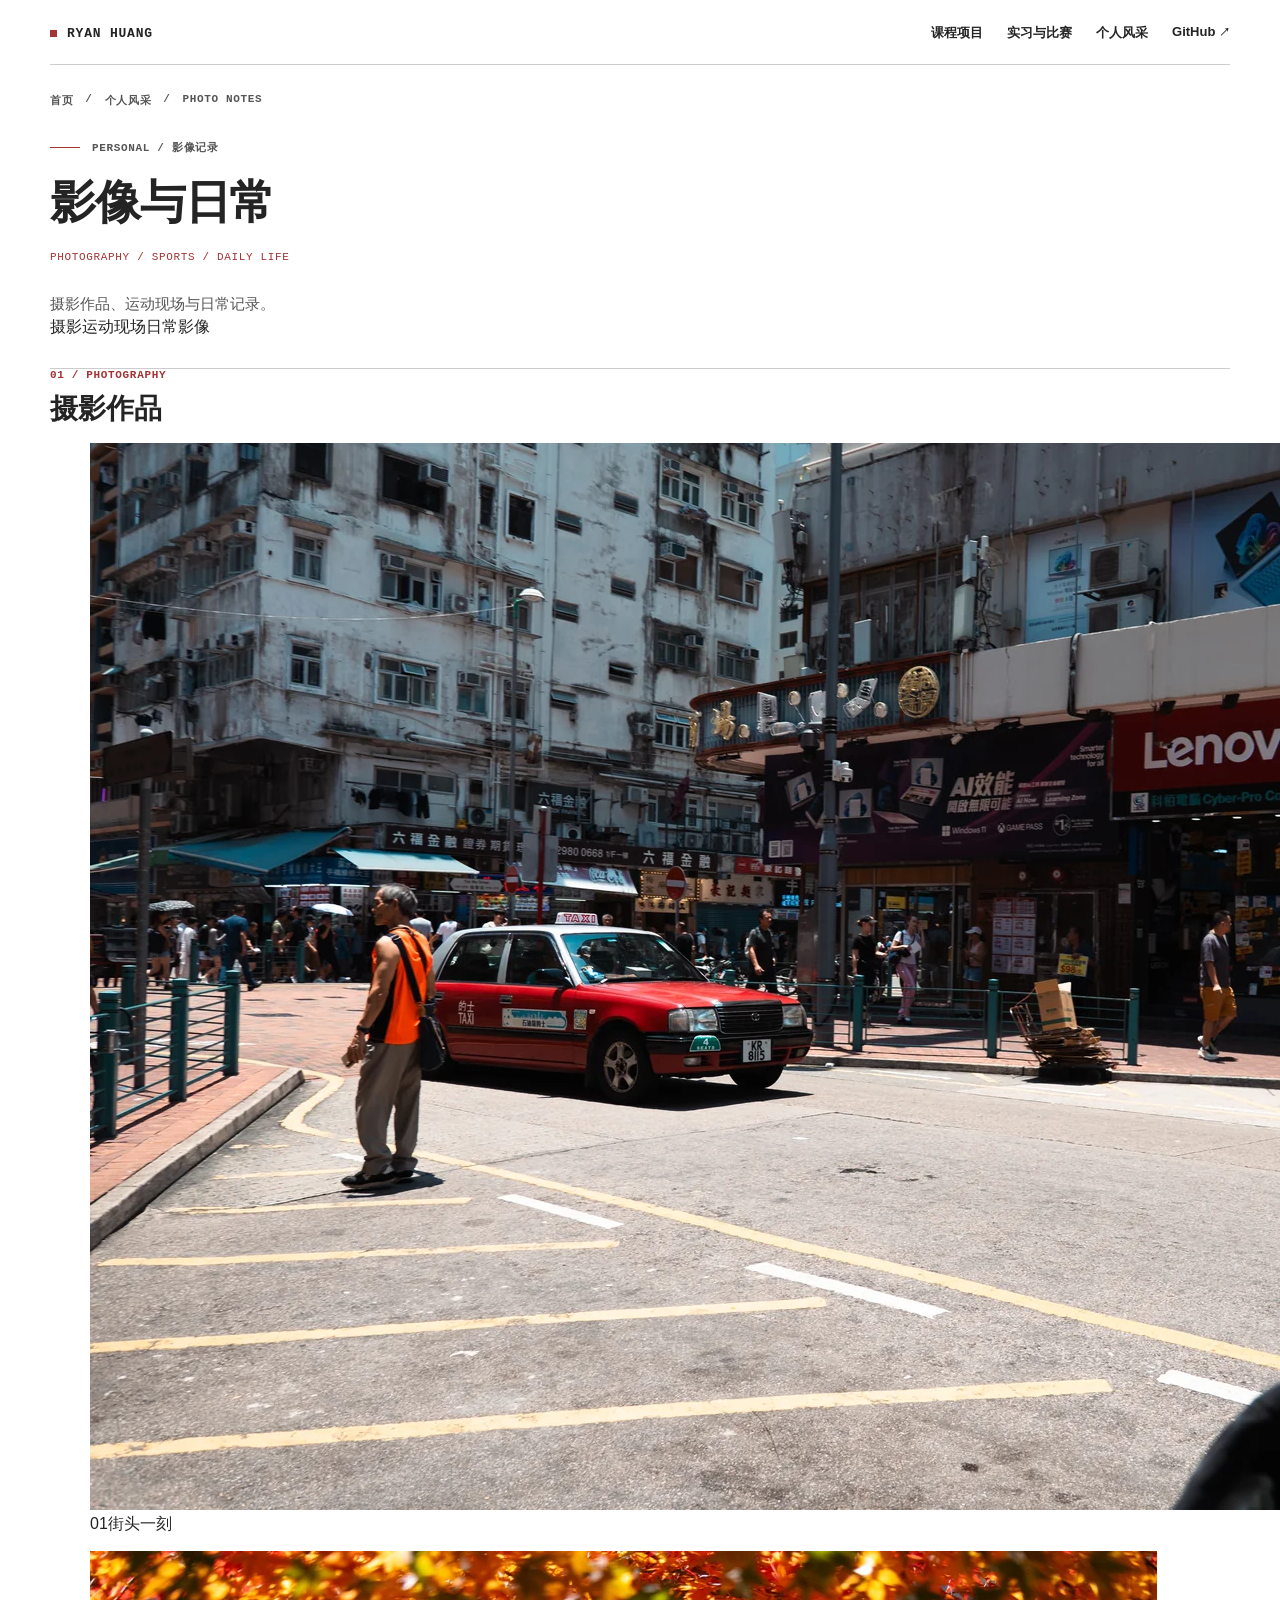
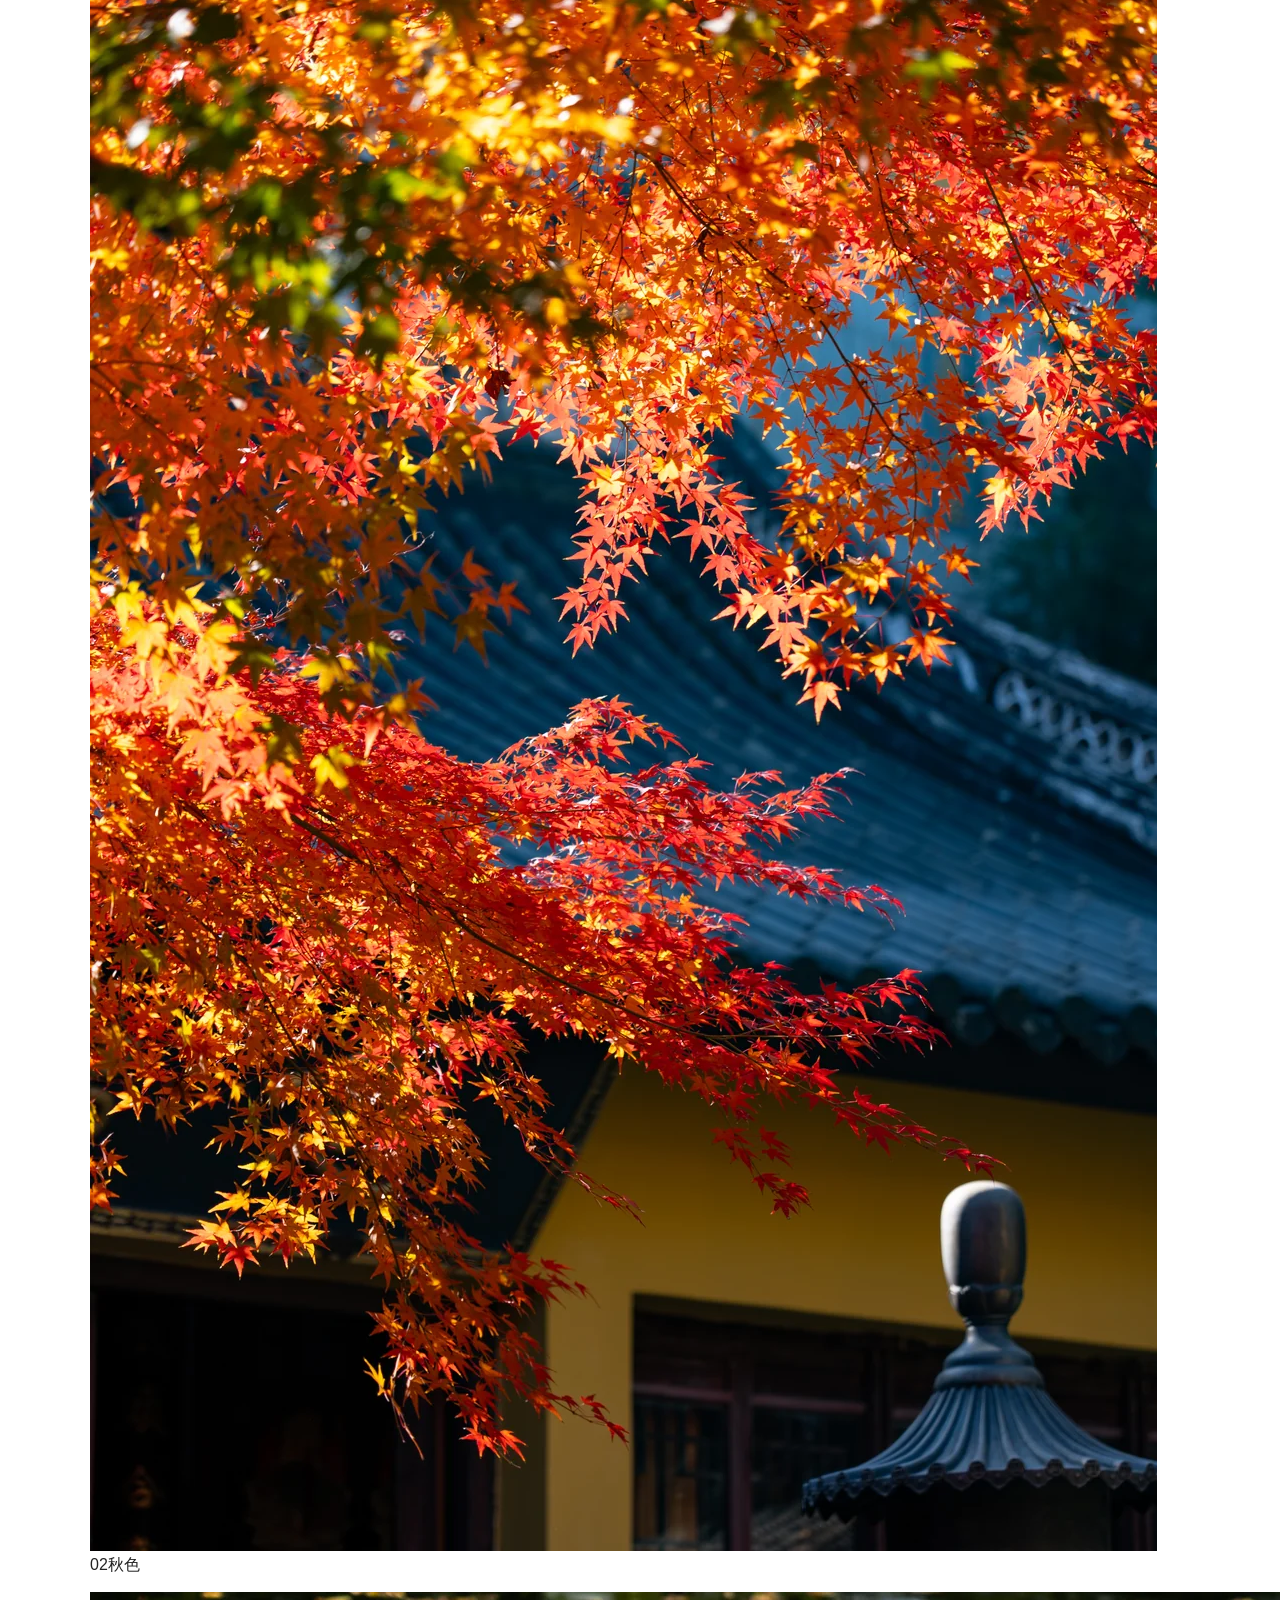
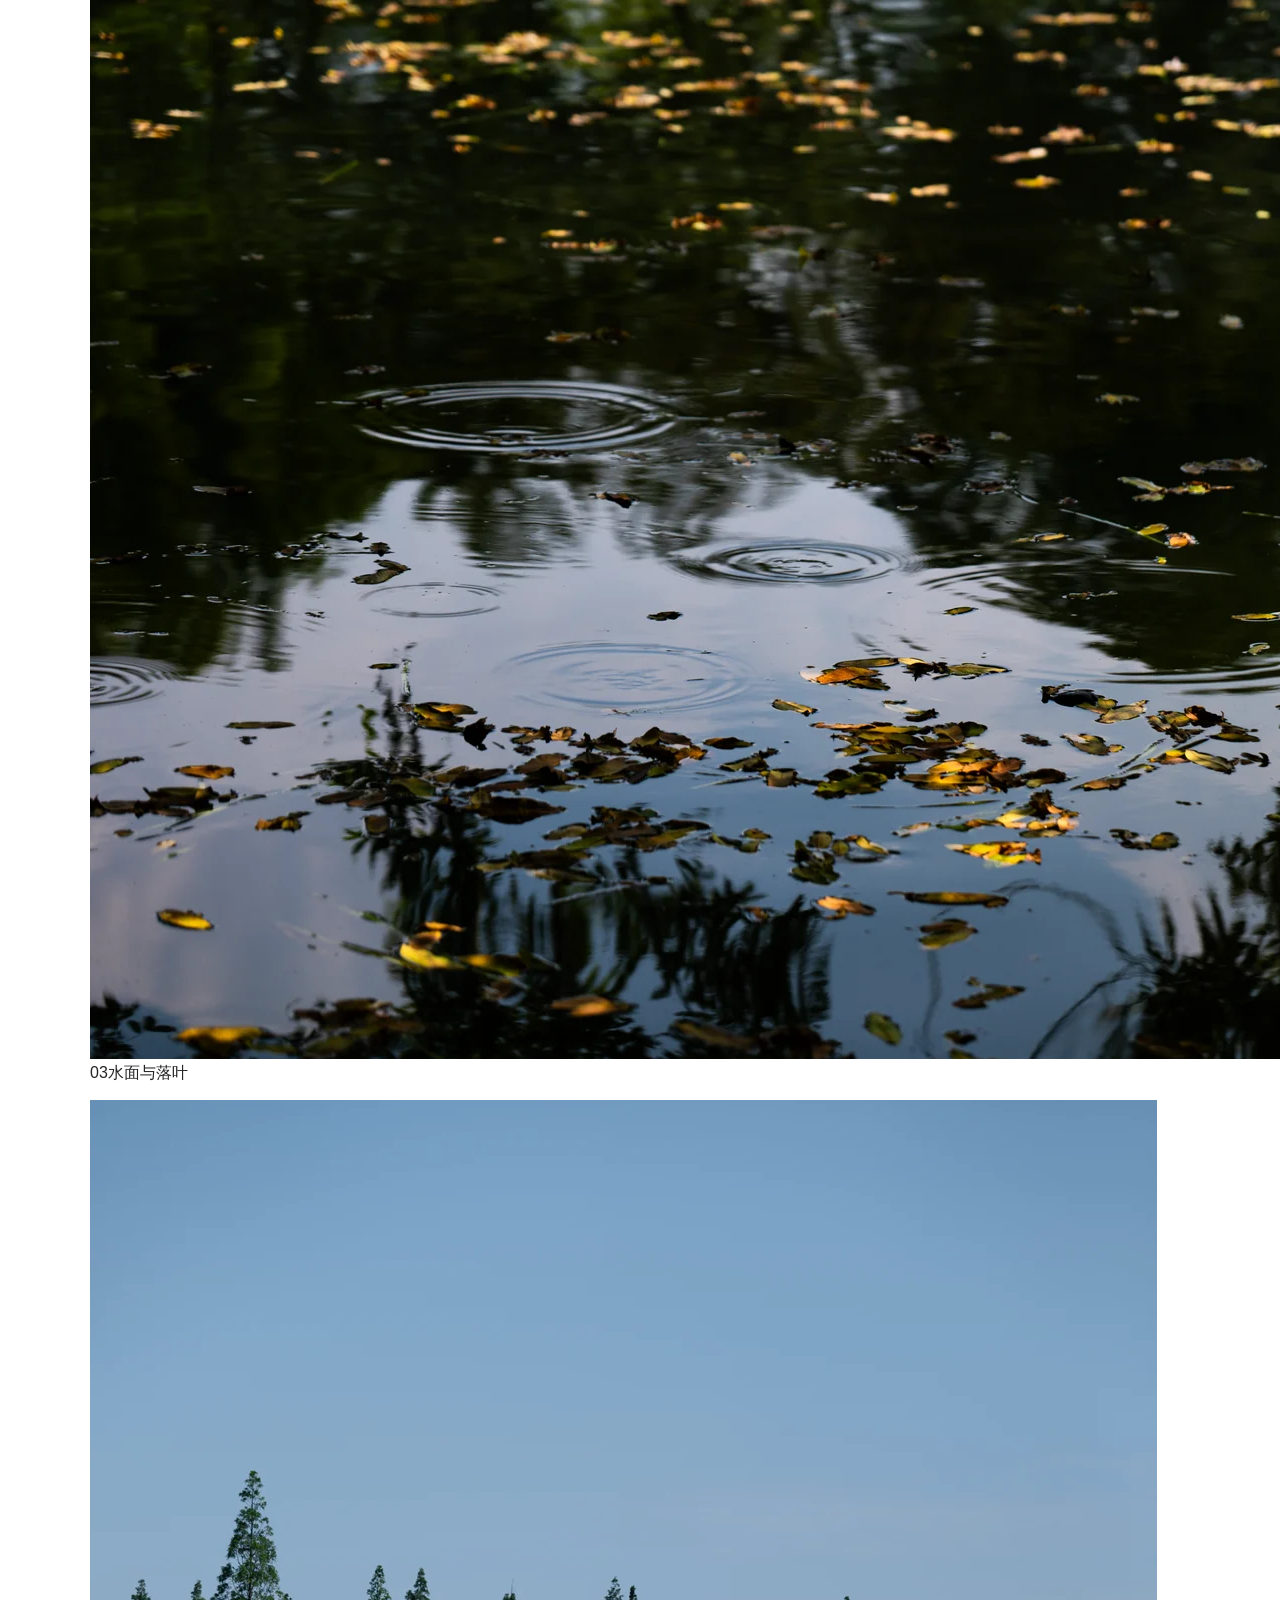
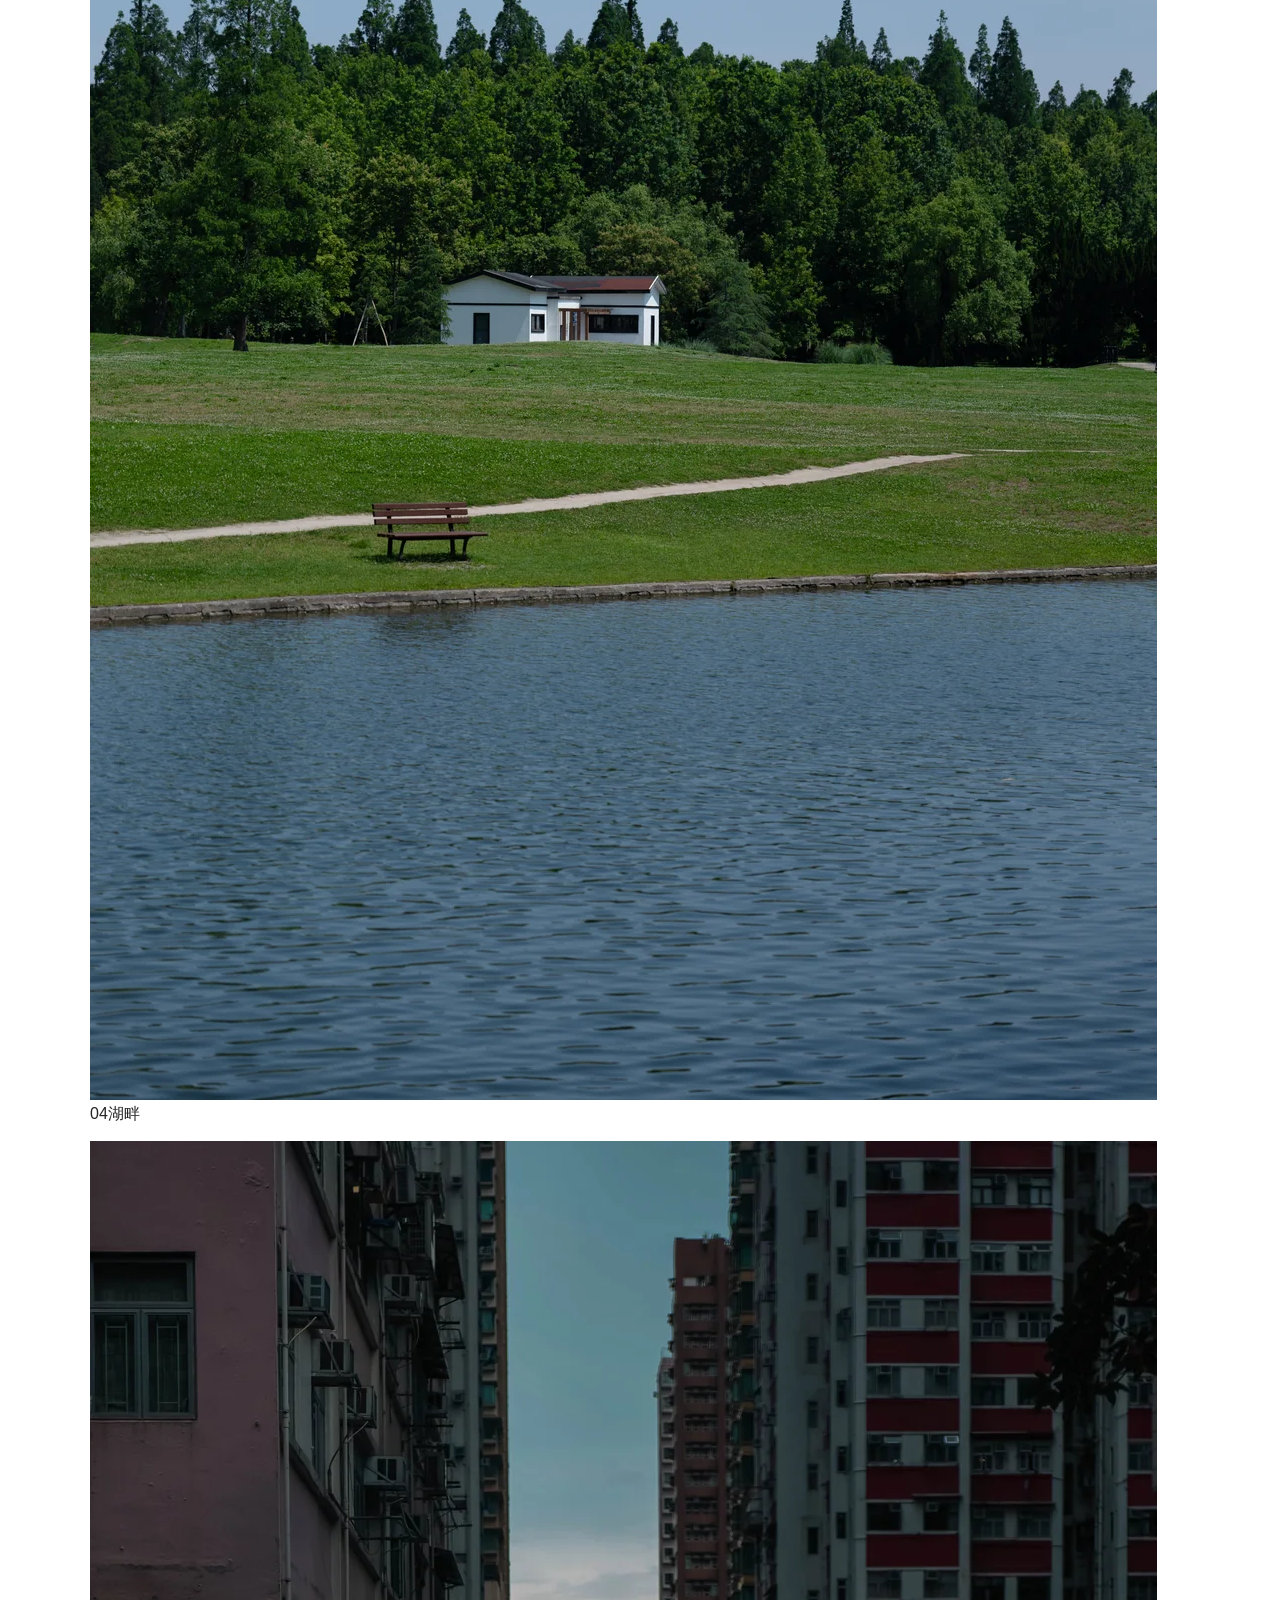
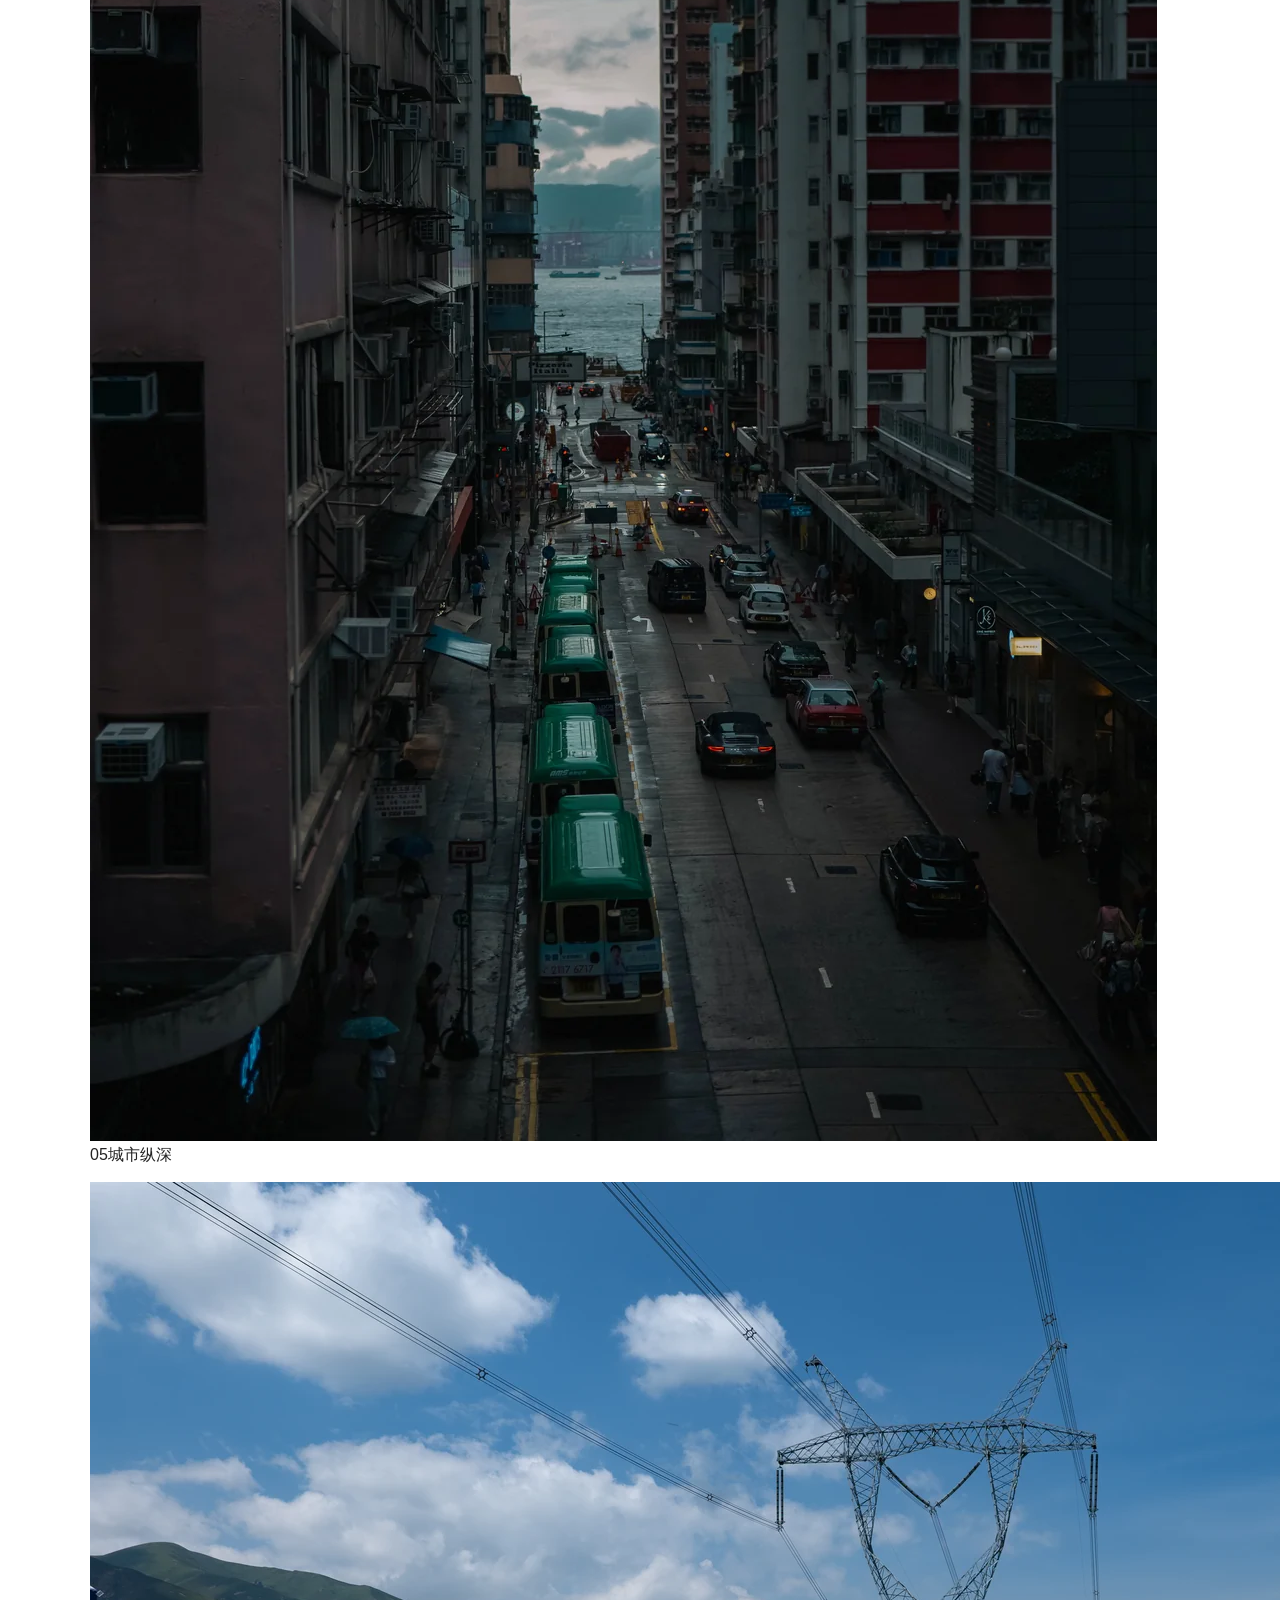
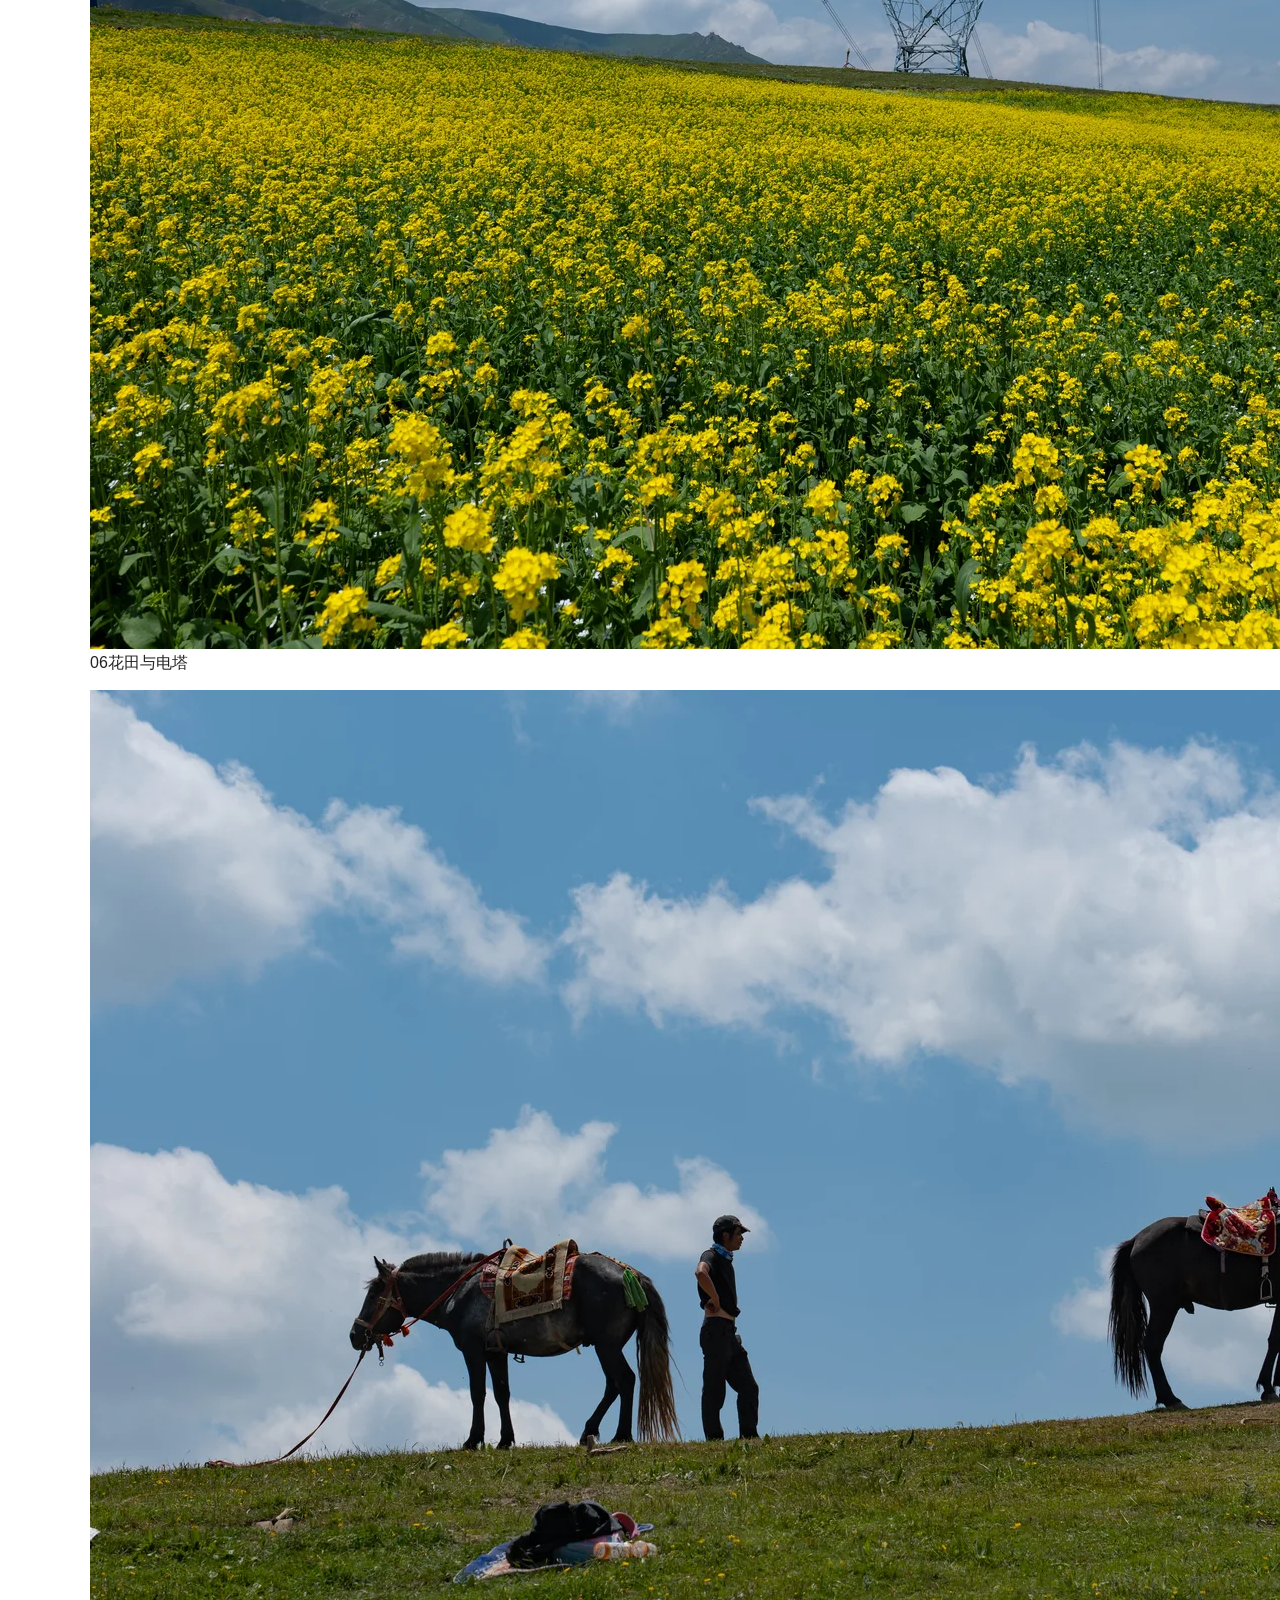
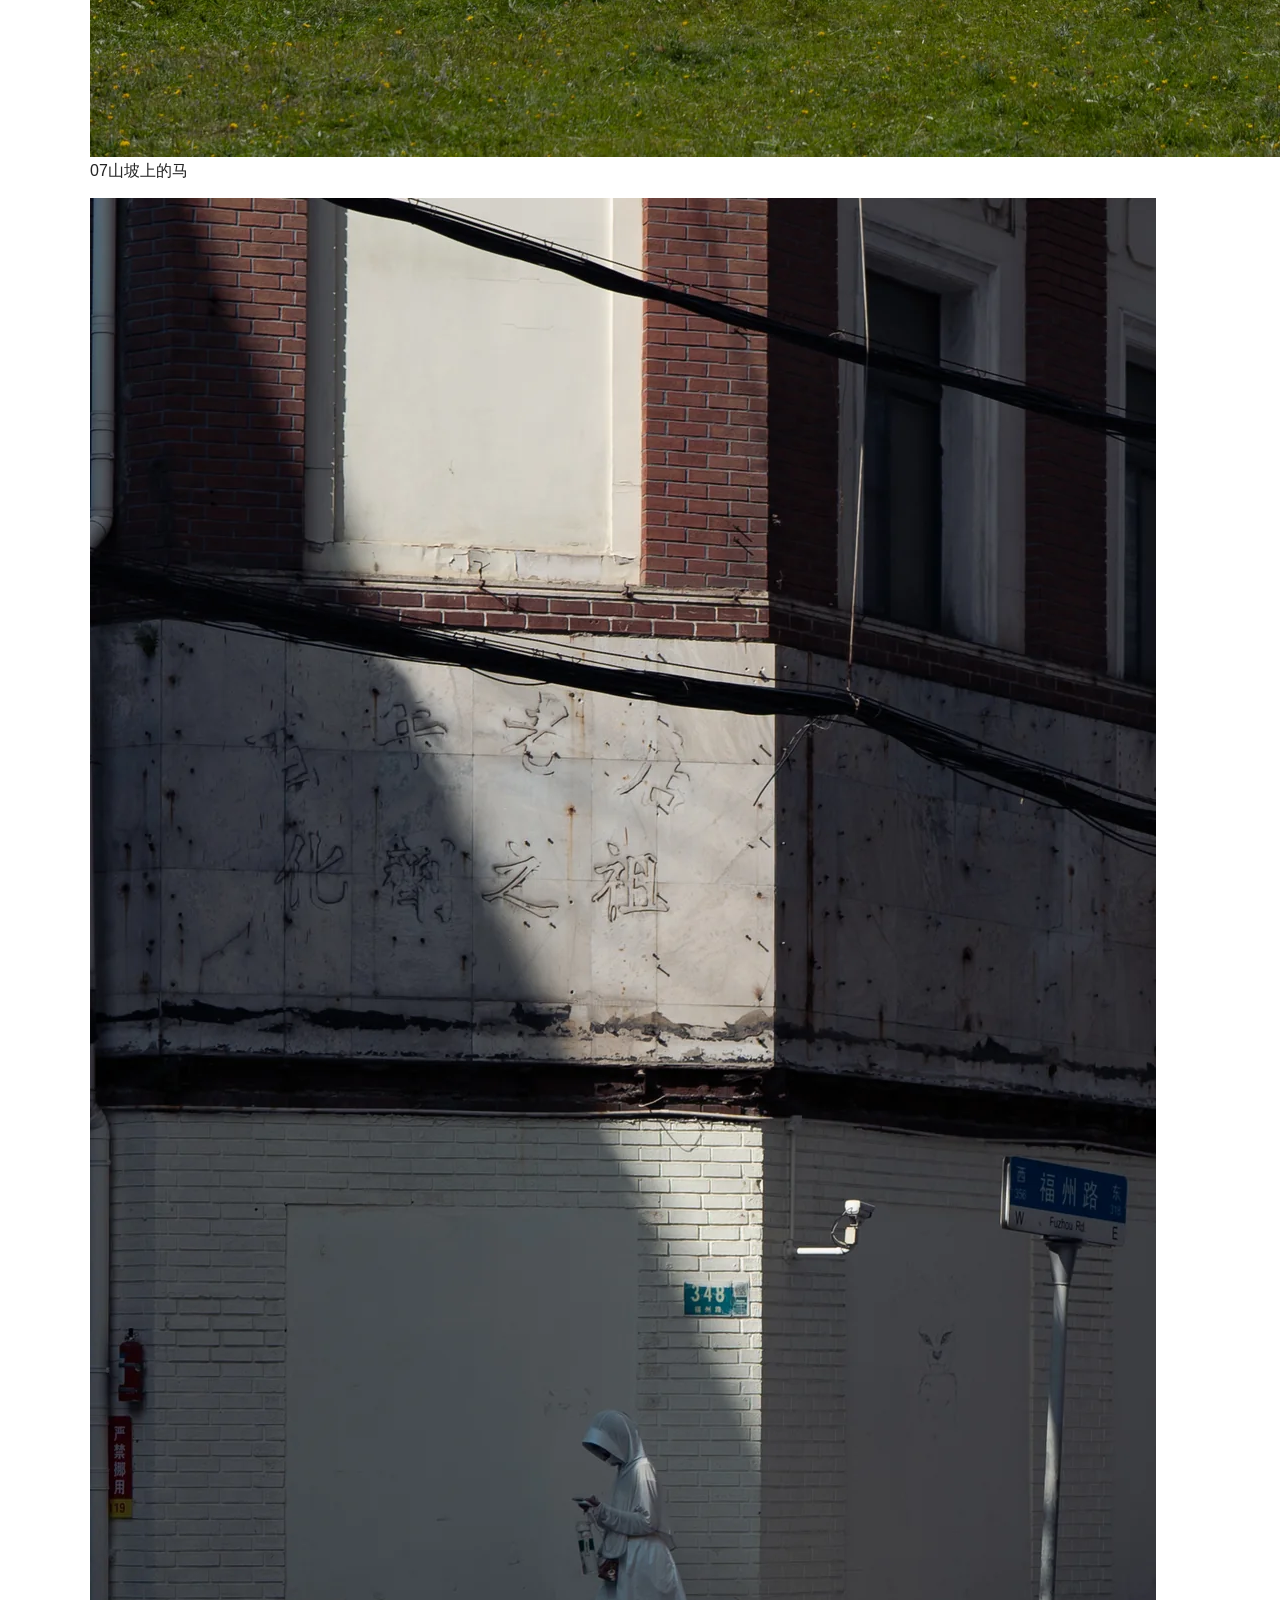
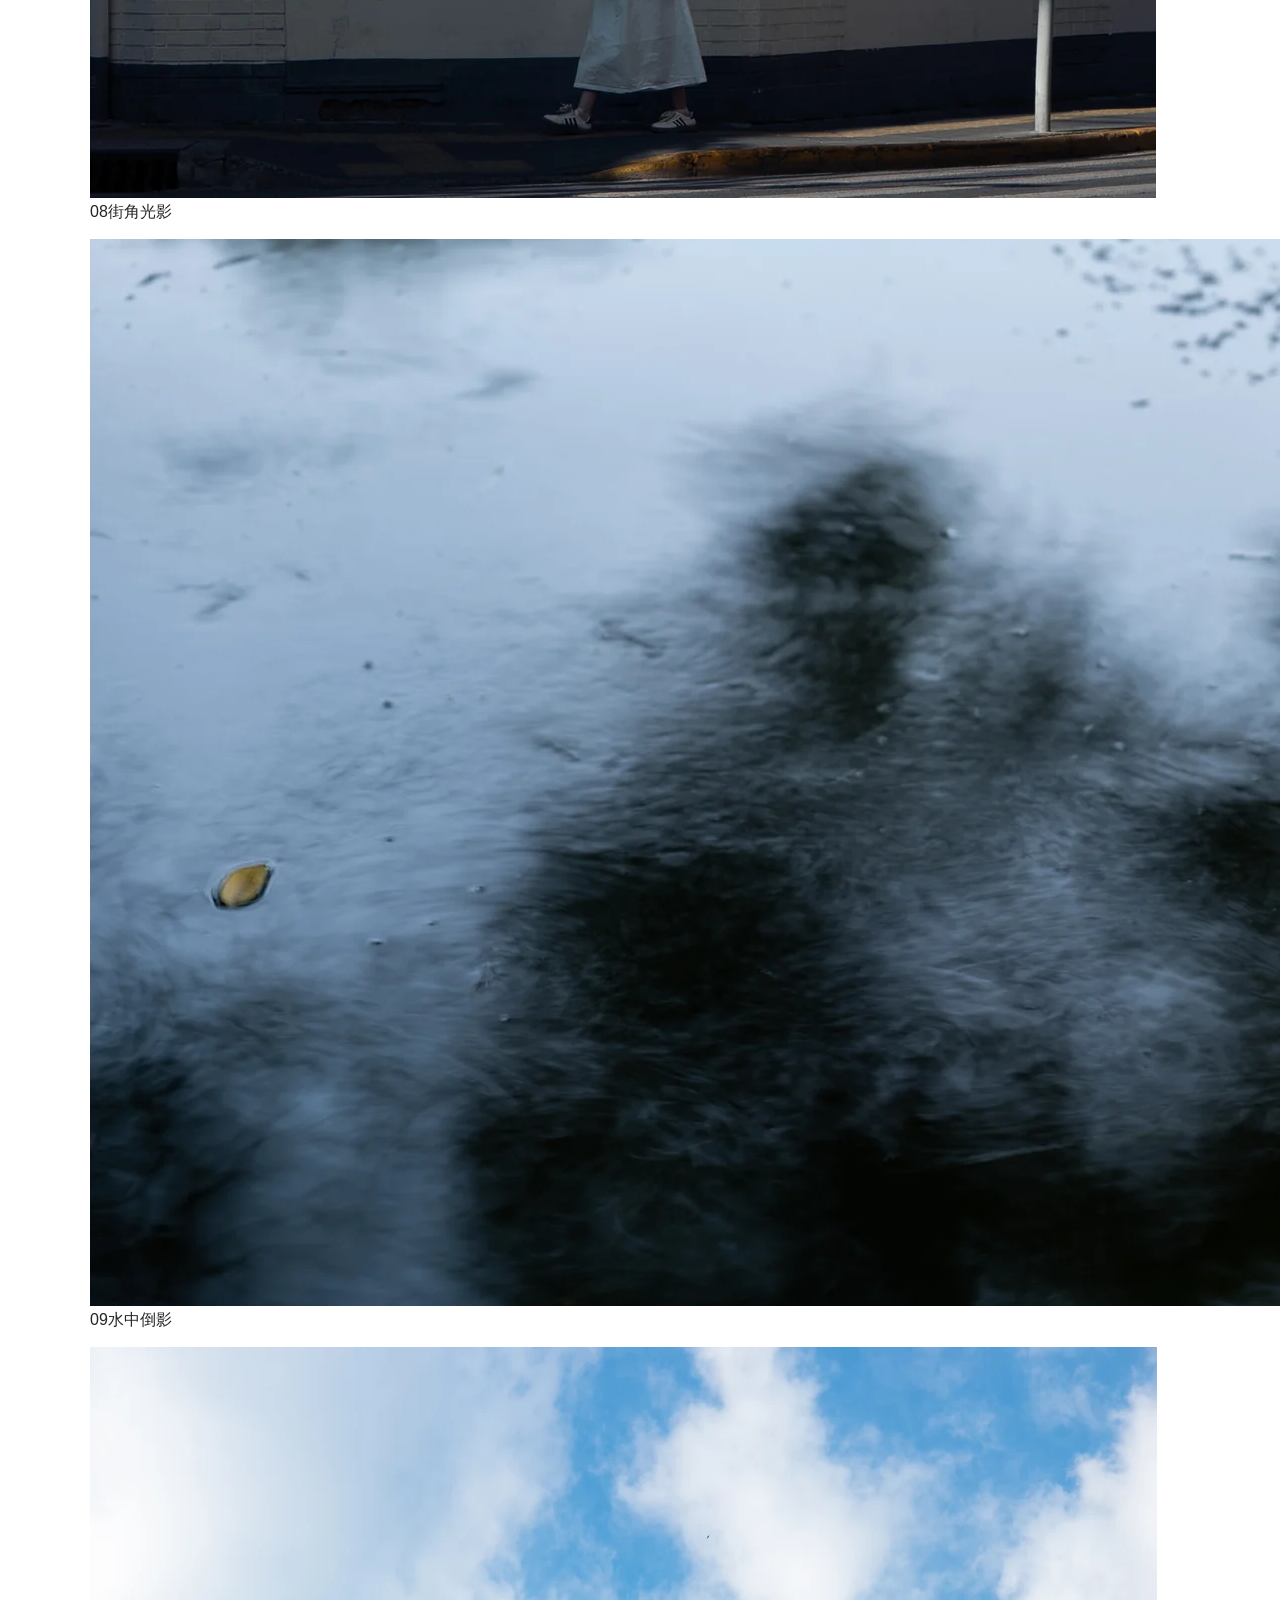
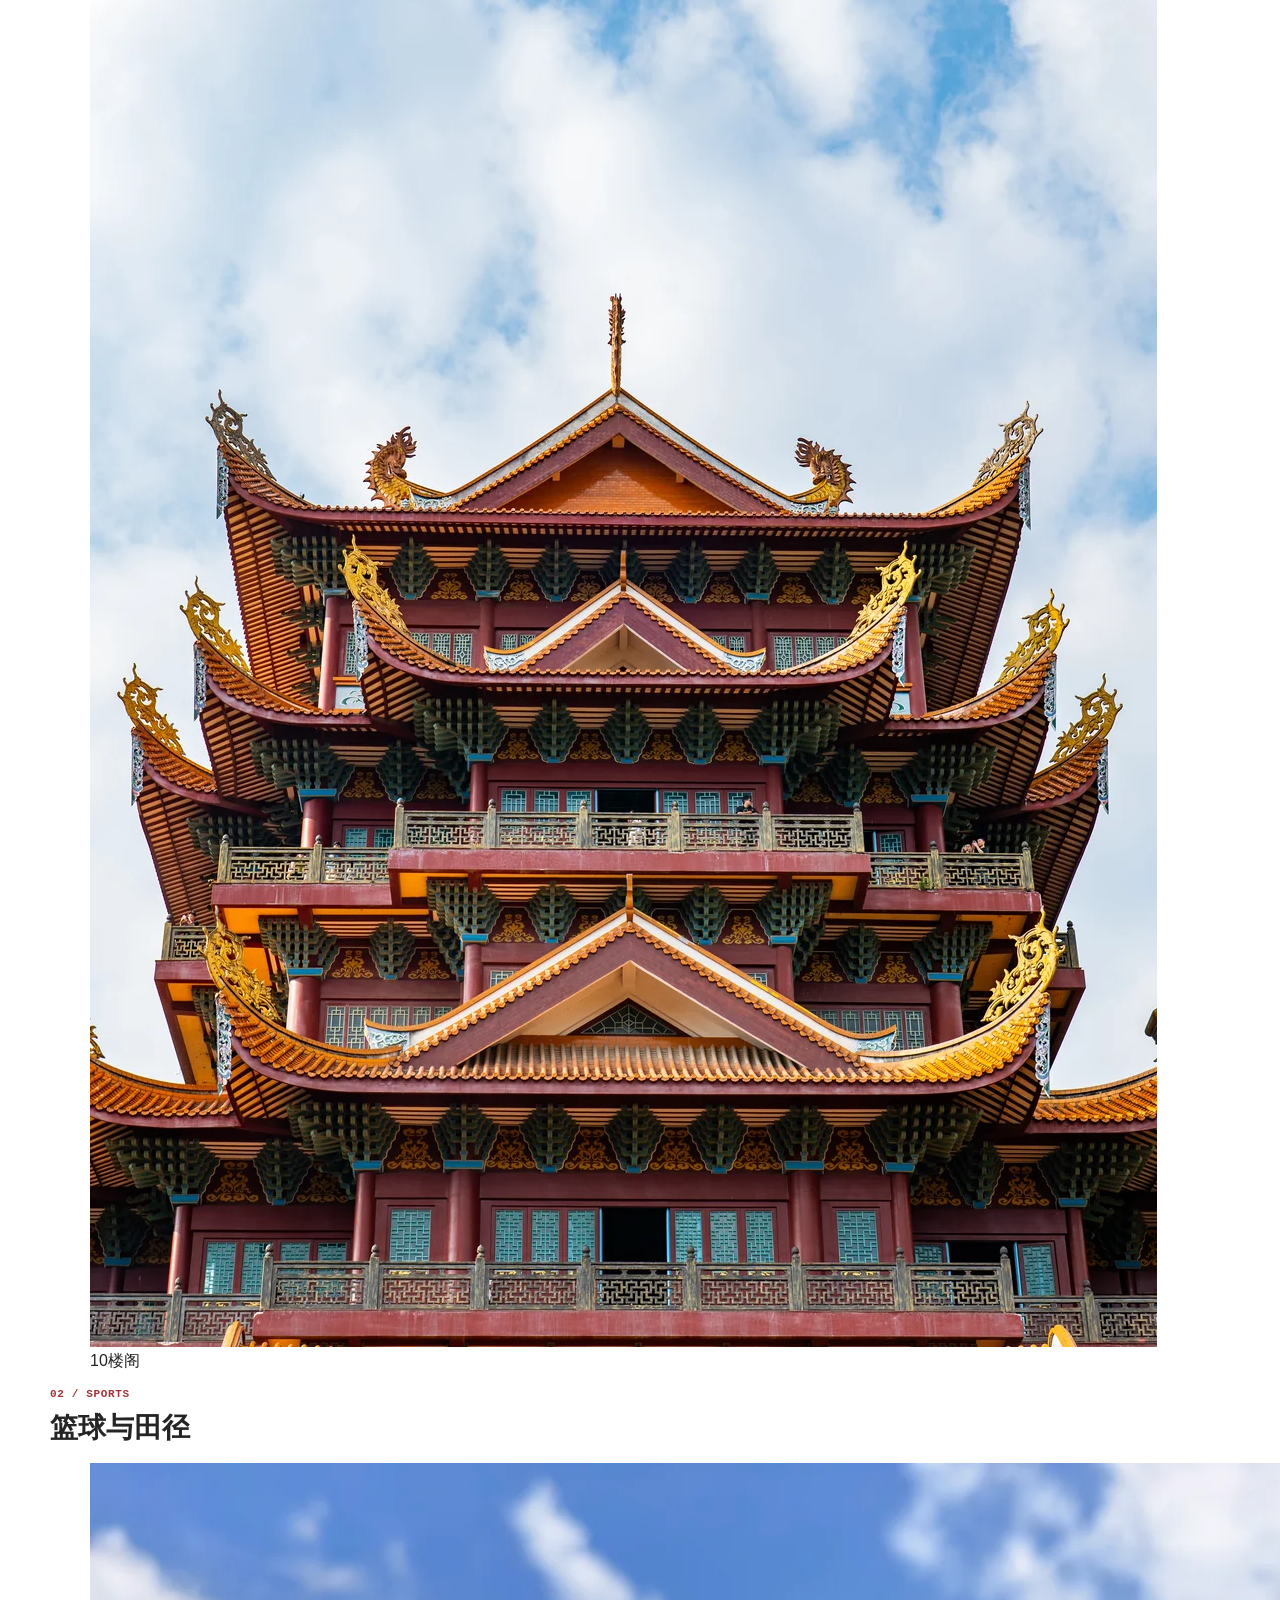
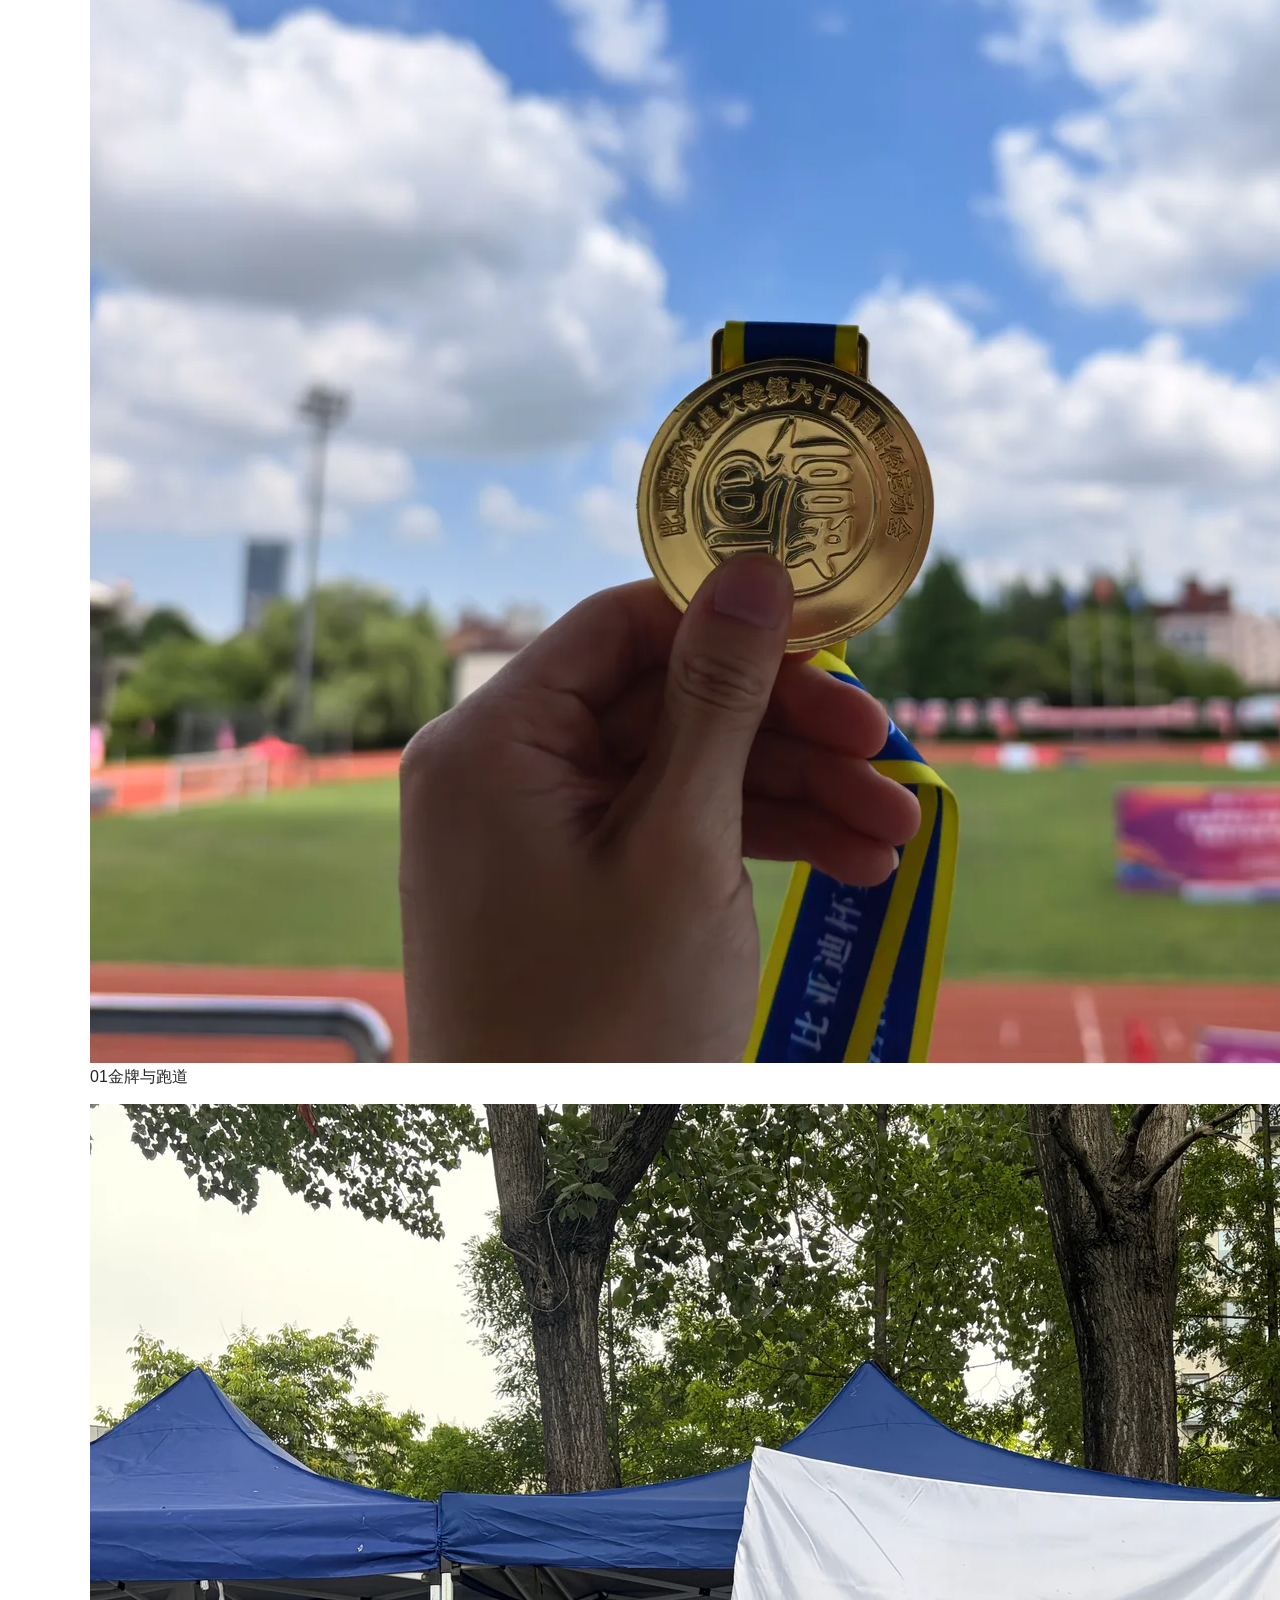
==== gallery.html @ 18c8ef95 "Add files via upload" ====
<!doctype html>
<html lang="zh-CN">
<head>
  <meta charset="utf-8">
  <meta name="viewport" content="width=device-width, initial-scale=1">
  <meta name="description" content="黄瑞旸的摄影与日常影像：摄影作品、运动现场与校园日常。">
  <meta name="theme-color" content="#ffffff">
  <title>影像与日常 | 黄瑞旸 Ryan Huang</title>
  <link rel="canonical" href="https://hrynb.github.io/gallery.html">
  <link rel="stylesheet" href="site.css?v=interactive-1">
  <script src="site.js?v=picture-1" defer></script>
</head>
<body>
  <a class="skip-link" href="#main">跳转到正文</a>
  <div class="page" id="top">
    <header class="site-header">
      <a class="brand" href="index.html" aria-label="Ryan Huang，返回首页"><span class="brand-mark" aria-hidden="true"></span>RYAN HUANG</a>
      <nav class="nav" aria-label="主导航">
        <a href="index.html#course-projects">课程项目</a>
        <a href="index.html#experience">实习与比赛</a>
        <a href="index.html#personal">个人风采</a>
        <a href="https://github.com/hrynb" target="_blank" rel="noopener noreferrer">GitHub <span class="external" aria-hidden="true">↗</span></a>
      </nav>
    </header>
    <main id="main" tabindex="-1">
      <nav class="breadcrumb mono" aria-label="当前位置"><a href="index.html">首页</a><span aria-hidden="true">/</span><a href="index.html#personal">个人风采</a><span aria-hidden="true">/</span><span aria-current="page">PHOTO NOTES</span></nav>
      <header class="research-hero">
        <p class="eyebrow mono">PERSONAL / 影像记录</p>
        <h1 class="research-title">影像与日常</h1>
        <p class="research-subtitle" lang="en">PHOTOGRAPHY / SPORTS / DAILY LIFE</p>
        <p class="research-lead">摄影作品、运动现场与日常记录。</p>
        <nav class="album-nav" aria-label="相册分类"><a href="#photography">摄影</a><a href="#sports">运动现场</a><a href="#daily">日常影像</a></nav>
      </header>

      <section class="album-section" id="photography" aria-labelledby="photography-title">
        <p class="section-label mono">01 / PHOTOGRAPHY</p><h2 id="photography-title">摄影作品</h2>
        <div class="photo-grid" data-photo-grid="photography">
          <figure><a href="assets/photos/photography-01.webp" target="_blank" rel="noopener noreferrer"><img src="assets/photos/photography-01.webp" alt="街道交叉口的红色出租车与行人" loading="lazy" decoding="async"></a><figcaption><span>01</span><span>街头一刻</span></figcaption></figure>
        </div>
      </section>
      <section class="album-section" id="sports" aria-labelledby="sports-title">
        <p class="section-label mono">02 / SPORTS</p><h2 id="sports-title">篮球与田径</h2>
        <div class="photo-grid" data-photo-grid="sports">
          <figure><a href="assets/photos/sports-01.webp" target="_blank" rel="noopener noreferrer"><img src="assets/photos/sports-01.webp" alt="手持奖牌与背景中的田径场" loading="lazy" decoding="async"></a><figcaption><span>01</span><span>金牌与跑道</span></figcaption></figure>
        </div>
      </section>
      <section class="album-section" id="daily" aria-labelledby="daily-title">
        <p class="section-label mono">03 / DAILY LIFE</p><h2 id="daily-title">校园与日常</h2>
        <div class="photo-grid" data-photo-grid="daily">
          <figure><a href="assets/photos/daily-01.webp" target="_blank" rel="noopener noreferrer"><img src="assets/photos/daily-01.webp" alt="教室内的集体合影" loading="lazy" decoding="async"></a><figcaption><span>01</span><span>课堂合影</span></figcaption></figure>
        </div>
      </section>
    </main>
    <footer class="site-footer"><p>Ryan Huang / 黄瑞旸</p><a href="index.html#personal">返回个人风采 <span aria-hidden="true">←</span></a><a href="#top">回到页首 <span aria-hidden="true">↑</span></a></footer>
  </div>
</body>
</html>
---- site.css ----
:root {
  color-scheme: light;
  --paper: #ffffff;
  --panel: #ececec;
  --surface: #fafafa;
  --ink: #242424;
  --muted: #555555;
  --rule: #cccccc;
  --accent: #a33336;
  --sans: -apple-system, BlinkMacSystemFont, "Segoe UI", "Microsoft YaHei UI", "Microsoft YaHei", sans-serif;
  --serif: Georgia, "Noto Serif SC", "Songti SC", SimSun, serif;
  --mono: "Cascadia Code", Consolas, monospace;
}

* { box-sizing: border-box; }
body { margin: 0; background: var(--paper); color: var(--ink); font-family: var(--sans); font-weight: 500; }
a { color: inherit; text-decoration: none; }
a:hover { color: var(--accent); }
a:focus-visible, summary:focus-visible { outline: 2px solid var(--accent); outline-offset: 6px; }
::selection { background: #ead5d4; color: var(--ink); }
:target { scroll-margin-top: 24px; }
.page { width: min(1180px, calc(100% - 80px)); margin: 0 auto; }
.mono { font-family: var(--mono); font-size: 11px; font-weight: 600; letter-spacing: .06em; }

.skip-link { position: absolute; top: 12px; left: 16px; z-index: 2; padding: 10px 14px; background: var(--ink); color: white; transform: translateY(-180%); }
.skip-link:focus { transform: none; color: white; }
.site-header { display: flex; flex-wrap: wrap; align-items: center; justify-content: space-between; gap: 16px; padding: 20px 0 18px; border-bottom: 1px solid var(--rule); }
.brand { display: inline-flex; align-items: center; gap: 10px; font-family: var(--mono); font-size: 13px; font-weight: 700; letter-spacing: .06em; }
.brand-mark { width: 7px; height: 7px; background: var(--accent); }
.nav { display: flex; gap: 24px; font-size: 13px; font-weight: 600; }
.nav a { padding: 4px 0; }
.external { font-size: 11px; }

.hero { display: grid; grid-template-columns: minmax(0, 1fr) 290px; gap: 48px; padding: 46px 0 40px; border-bottom: 1px solid var(--rule); }
.eyebrow { display: flex; align-items: center; gap: 12px; margin: 0 0 18px; color: var(--muted); }
.eyebrow::before { content: ""; width: 30px; height: 1px; background: var(--accent); }
h1 { margin: 0; font-family: var(--serif); font-weight: 700; }
.name-cn { display: block; font-size: clamp(44px, 5.6vw, 68px); line-height: 1.15; letter-spacing: .025em; }
.name-en { display: block; margin-top: 8px; font-size: clamp(24px, 2.7vw, 32px); font-weight: 600; line-height: 1.25; letter-spacing: -.025em; }
.hero-line { margin: 23px 0 10px; font-size: 20px; font-weight: 650; letter-spacing: .02em; }
.hero-description { max-width: 34em; margin: 0; color: var(--muted); font-size: 15px; line-height: 1.75; }
.hero-link, .project-link { display: inline-flex; align-items: center; gap: 16px; margin-top: 20px; padding-bottom: 5px; border-bottom: 1px solid var(--accent); font-size: 13px; font-weight: 600; }
.profile-index { align-self: end; border-left: 1px solid var(--rule); padding-left: 23px; }
.profile-label { margin: 0 0 16px; color: var(--accent); }
.profile-index dl { margin: 0; }
.profile-index dl > div { padding: 12px 0; border-top: 1px solid var(--rule); }
.profile-index dt { color: var(--muted); font-family: var(--mono); font-size: 10px; letter-spacing: .06em; }
.profile-index dd { margin: 6px 0 0; font-size: 13px; line-height: 1.65; font-weight: 550; }

.work-section { padding: 30px 0 32px; }
.work-section + .work-section { border-top: 1px solid var(--rule); }
.section-heading { display: flex; align-items: end; justify-content: space-between; gap: 20px; margin-bottom: 18px; }
.section-label { margin: 0 0 9px; color: var(--accent); }
h2 { margin: 0; font-family: var(--serif); font-size: 28px; font-weight: 700; line-height: 1.35; }
.section-note { margin: 0 0 5px; color: var(--muted); font-size: 12px; }
.project { border-top: 1px solid var(--rule); }
.project:last-child { border-bottom: 1px solid var(--rule); }
.project summary { display: grid; grid-template-columns: 36px minmax(0, 1fr) 110px; gap: 20px; padding: 20px 0; list-style: none; cursor: pointer; }
.project summary::-webkit-details-marker { display: none; }
.project-number { padding-top: 4px; color: var(--muted); }
.project-kind { display: block; margin-bottom: 6px; color: var(--accent); font-size: 10px; font-family: var(--mono); font-weight: 600; letter-spacing: .06em; }
.project-name { display: block; font-size: 22px; font-weight: 650; line-height: 1.4; }
.project-description { display: block; max-width: 52em; margin-top: 8px; color: var(--muted); font-size: 14px; line-height: 1.7; }
.project-tags { display: block; margin-top: 10px; color: var(--muted); font-size: 11px; font-family: var(--mono); line-height: 1.5; }
.project-control { display: flex; align-items: center; justify-content: end; gap: 18px; align-self: center; font-size: 12px; color: var(--muted); }
.plus { display: block; font-family: var(--mono); font-size: 24px; font-weight: 300; color: var(--accent); }
.project[open] .plus { transform: rotate(45deg); }
.project summary:hover .project-name { color: var(--accent); }
.project-body { margin: 0 130px 22px 56px; padding: 0 0 0 16px; border-left: 2px solid var(--accent); font-size: 14px; line-height: 1.75; }
.project-body p { margin: 0; }
.project-body .status { margin-top: 12px; color: var(--muted); font-size: 12px; }
.project-link { margin-top: 16px; }

.personal-grid { display: grid; grid-template-columns: repeat(3, minmax(0, 1fr)); gap: 28px; }
.personal-item { border-top: 1px solid var(--rule); padding-top: 17px; }
.personal-item .personal-type { margin: 0 0 10px; color: var(--accent); font-size: 10px; }
.personal-item h3 { margin: 0 0 10px; font-size: 19px; font-weight: 650; }
.personal-item p { margin: 0; color: var(--muted); font-size: 14px; line-height: 1.75; }

.about-section { display: grid; grid-template-columns: 1fr 2fr; gap: 70px; padding: 2px 0 62px; border-bottom: 1px solid var(--rule); }
.about-copy { max-width: 45em; }
.about-copy p { margin: 0; font-size: 14px; line-height: 2; }
.about-copy p + p { margin-top: 15px; color: var(--muted); }
.about-links { margin-top: 22px; font-size: 13px; }
.about-links a { border-bottom: 1px solid var(--rule); padding-bottom: 4px; }
.site-footer { display: flex; flex-wrap: wrap; align-items: center; justify-content: space-between; gap: 16px; padding: 20px 0 24px; border-top: 1px solid var(--rule); color: var(--muted); font-size: 11px; line-height: 1.7; }
.site-footer p { margin: 0; }

.breadcrumb { display: flex; flex-wrap: wrap; gap: 12px; padding-top: 28px; color: var(--muted); }
.research-hero { padding: 32px 0 30px; border-bottom: 1px solid var(--rule); }
.research-title { max-width: 15em; font-size: clamp(30px, 4vw, 46px); line-height: 1.3; letter-spacing: -.025em; }
.research-subtitle { margin: 15px 0 22px; color: var(--accent); font-family: var(--mono); font-size: 11px; line-height: 1.8; letter-spacing: .06em; }
.research-lead { max-width: 56em; margin: 0; color: var(--muted); font-size: 15px; line-height: 1.8; }
.specifications { display: grid; grid-template-columns: repeat(3, minmax(0, 1fr)); margin: 22px 0 0; border: 1px solid var(--rule); background: var(--panel); }
.specifications > div { padding: 13px 18px; border-right: 1px solid var(--rule); }
.specifications > div:last-child { border-right: 0; }
.specifications dt { color: var(--accent); font-family: var(--mono); font-size: 10px; letter-spacing: .06em; }
.specifications dd { margin: 9px 0 0; font-size: 13px; line-height: 1.7; }
.research-grid { display: grid; grid-template-columns: 180px minmax(0, 1fr); gap: 44px; padding: 30px 0 40px; }
.contents { position: sticky; top: 28px; align-self: start; font-size: 12px; }
.contents ol { padding: 0; margin: 18px 0 0; list-style: none; }
.contents li { margin: 0; border-top: 1px solid var(--rule); }
.contents a { display: block; padding: 12px 0; line-height: 1.7; }
.contents a span { margin-right: 12px; color: var(--muted); font-family: var(--mono); }
.research-content { min-width: 0; }
.research-content section + section { margin-top: 32px; padding-top: 26px; border-top: 1px solid var(--rule); }
.chapter-heading { display: flex; align-items: baseline; gap: 15px; margin-bottom: 16px; }
.chapter-heading h2 { font-size: 23px; }
.chapter-number { color: var(--accent); }
.research-content p { margin: 0 0 14px; font-size: 14px; line-height: 1.8; }
.research-content p:last-child { margin-bottom: 0; }
.contribution { border-left: 2px solid var(--accent); padding-left: 18px; color: var(--muted); }
.equation-block { margin: 24px 0; padding: 22px; border: 1px solid var(--rule); background: var(--surface); }
.equation-block .mono { margin-bottom: 14px; color: var(--accent); font-size: 10px; }
code { font-family: var(--mono); font-size: .95em; overflow-wrap: anywhere; }
.equation { display: block; font-size: 17px; font-weight: 600; line-height: 1.8; }
.equation-block p:last-child { margin-top: 12px; font-size: 12px; color: var(--muted); }
.check-list { margin: 18px 0; padding-left: 20px; font-size: 14px; line-height: 2; }
.check-list li { margin: 9px 0; padding-left: 4px; }
.check-list li::marker { color: var(--accent); }
.model-grid { display: grid; grid-template-columns: 1fr 1fr; gap: 18px; margin: 24px 0; }
.model-card { padding: 19px; border: 1px solid var(--rule); background: var(--surface); }
.model-card .mono { margin-bottom: 12px; color: var(--accent); font-size: 10px; }
.model-symbol { display: block; margin-bottom: 14px; font-family: var(--mono); font-size: 40px; line-height: 1; font-weight: 600; }
.model-card h3 { margin: 0 0 12px; font-size: 17px; font-weight: 600; }
.model-card p { font-size: 13px; line-height: 1.9; }
.model-card p + p { color: var(--muted); }
.pipeline { display: grid; grid-template-columns: repeat(4, minmax(0, 1fr)); margin: 24px 0; padding: 0; border: 1px solid var(--rule); list-style: none; }
.pipeline li { padding: 15px 13px; border-right: 1px solid var(--rule); background: var(--panel); }
.pipeline li:last-child { border-right: 0; }
.pipeline .mono { color: var(--accent); font-size: 10px; }
.pipeline strong { display: block; margin: 12px 0 8px; font-size: 13px; font-weight: 600; }
.pipeline p { color: var(--muted); font-size: 12px; line-height: 1.8; }
.research-content .scope-note { margin-top: 32px; padding: 18px 20px; border: 1px solid var(--rule); color: var(--muted); font-size: 12px; line-height: 1.9; }

@media (max-width: 860px) {
  .page { width: calc(100% - 56px); }
  .hero { grid-template-columns: minmax(0, 1fr) 240px; gap: 30px; padding: 38px 0; }
  .profile-index { padding-left: 20px; }
  .project summary { grid-template-columns: 30px minmax(0, 1fr) 90px; gap: 16px; }
  .project-body { margin-left: 46px; margin-right: 106px; }
  .about-section { gap: 36px; }
  .research-grid { grid-template-columns: 145px minmax(0, 1fr); gap: 30px; }
  .model-grid { grid-template-columns: 1fr; }
  .pipeline { grid-template-columns: 1fr 1fr; }
  .pipeline li:nth-child(2) { border-right: 0; }
  .pipeline li:nth-child(-n+2) { border-bottom: 1px solid var(--rule); }
}

@media (max-width: 600px) {
  .page { width: calc(100% - 40px); }
  .site-header { padding: 17px 0 15px; gap: 14px; }
  .brand { font-size: 11px; gap: 7px; letter-spacing: .02em; }
  .nav { flex-wrap: wrap; gap: 8px 16px; font-size: 12px; }
  .hero { grid-template-columns: 1fr; gap: 24px; padding: 30px 0; }
  .eyebrow { margin-bottom: 16px; font-size: 10px; }
  .name-cn { font-size: 48px; }
  .name-en { font-size: 27px; }
  .hero-line { font-size: 19px; margin-top: 20px; }
  .hero-description { font-size: 14px; }
  .hero-link { margin-top: 18px; }
  .profile-index { border-left: 0; padding-left: 0; }
  .profile-label { margin-bottom: 14px; }
  .profile-index dl { display: grid; grid-template-columns: 1fr 1fr; gap: 0 20px; }
  .profile-index dl > div:last-child { grid-column: 1 / -1; }
  .work-section { padding: 25px 0; }
  .section-heading { display: block; margin-bottom: 15px; }
  h2 { font-size: 25px; }
  .section-note { margin-top: 12px; }
  .project summary { grid-template-columns: 25px minmax(0, 1fr) 18px; gap: 12px; padding: 18px 0; }
  .project-name { font-size: 19px; }
  .project-description { font-size: 14px; }
  .project-kind { font-size: 9px; }
  .control-label { display: none; }
  .project-body { margin-left: 37px; margin-right: 0; padding-left: 14px; font-size: 13px; }
  .personal-grid { grid-template-columns: 1fr; gap: 18px; }
  .personal-item { padding-top: 14px; }
  .about-section { grid-template-columns: 1fr; gap: 23px; padding-bottom: 42px; }
  .about-copy p { font-size: 13px; }
  .site-footer { align-items: start; padding-top: 21px; }
  .breadcrumb { font-size: 10px; gap: 8px; }
  .research-hero { padding: 26px 0; }
  .research-title { font-size: 32px; }
  .research-subtitle { font-size: 10px; }
  .research-lead { font-size: 13px; }
  .specifications { grid-template-columns: 1fr; }
  .specifications > div { border-right: 0; border-bottom: 1px solid var(--rule); padding: 13px 16px; }
  .specifications > div:last-child { border-bottom: 0; }
  .specifications dd { margin-top: 5px; }
  .research-grid { grid-template-columns: 1fr; gap: 34px; padding: 30px 0 40px; }
  .contents { position: static; }
  .contents ol { display: grid; grid-template-columns: 1fr 1fr; column-gap: 20px; }
  .chapter-heading { gap: 12px; }
  .chapter-heading h2 { font-size: 21px; }
  .research-content p, .check-list { font-size: 13px; }
  .equation-block { padding: 17px; }
  .equation { font-size: 14px; }
  .model-card { padding: 20px; }
}

@media (max-width: 350px) {
  .nav { gap: 11px; }
  .name-cn { font-size: 46px; }
  .research-title { font-size: 29px; }
}
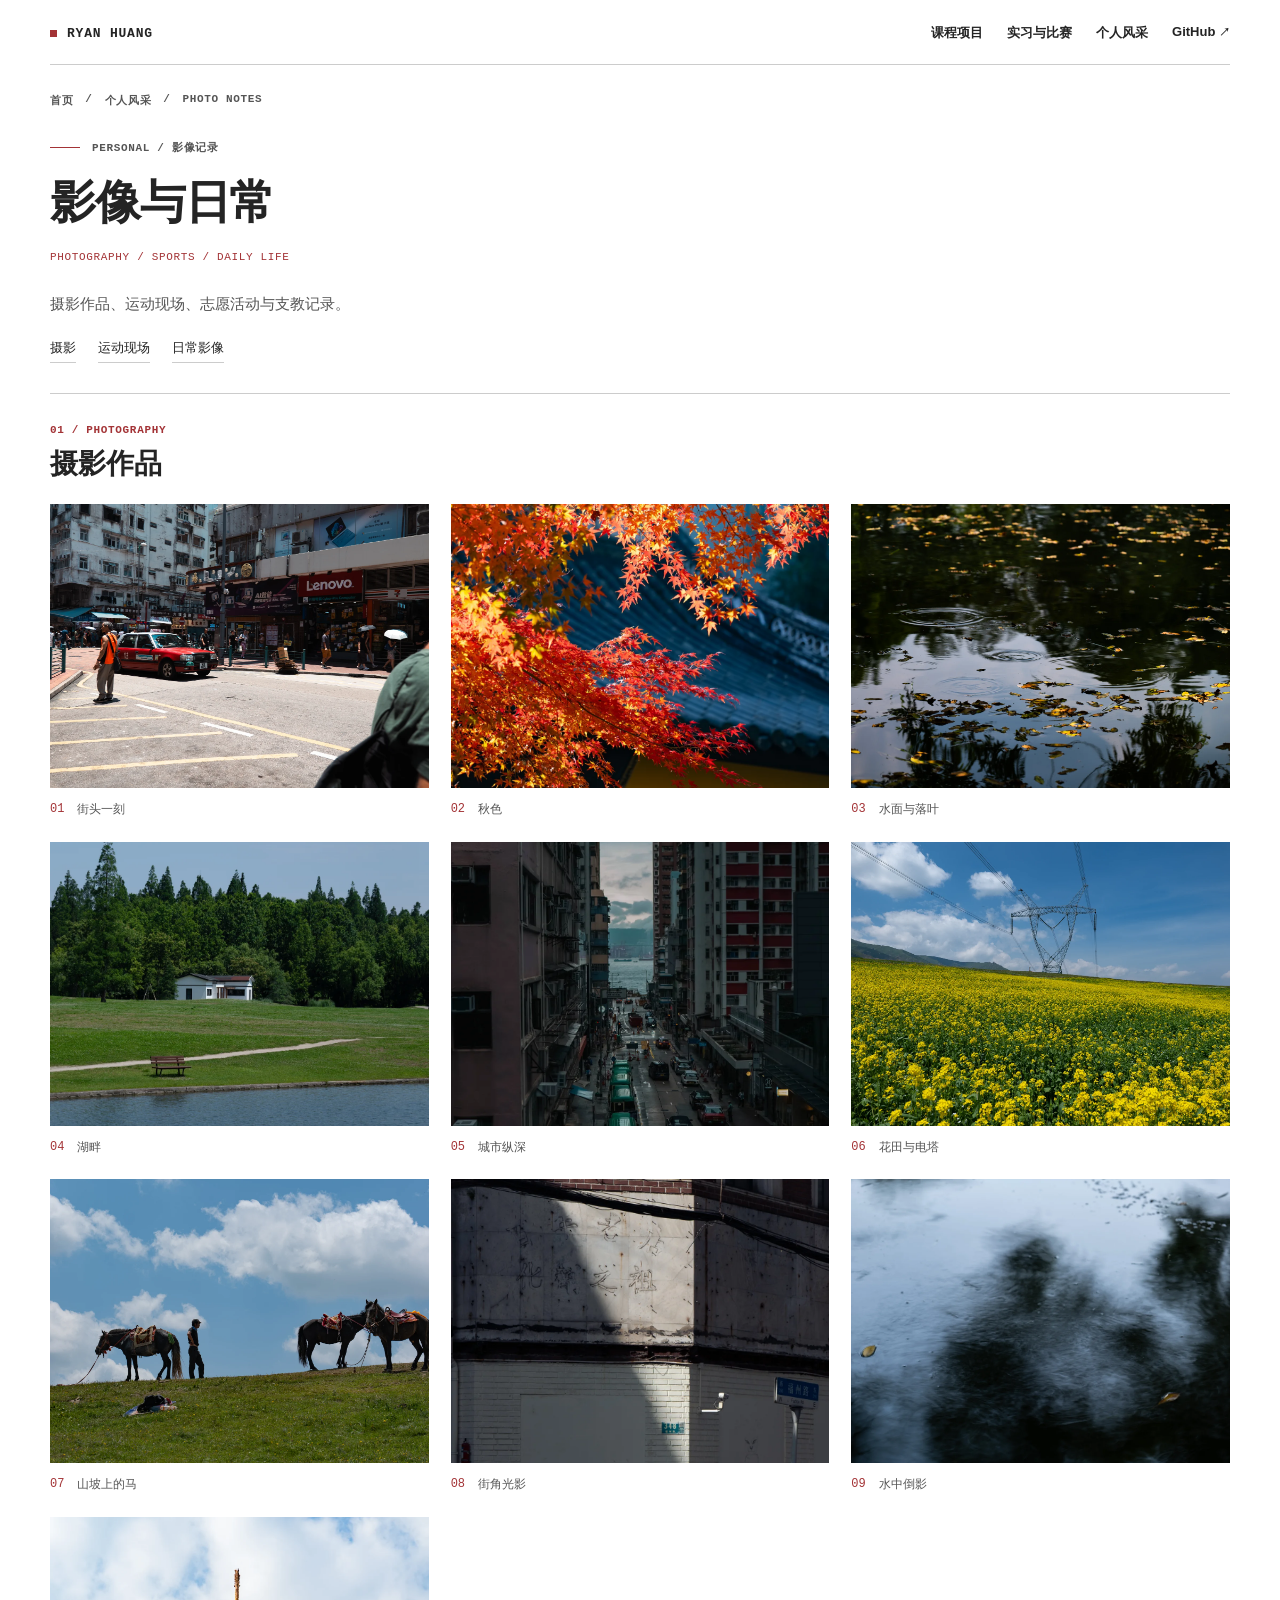
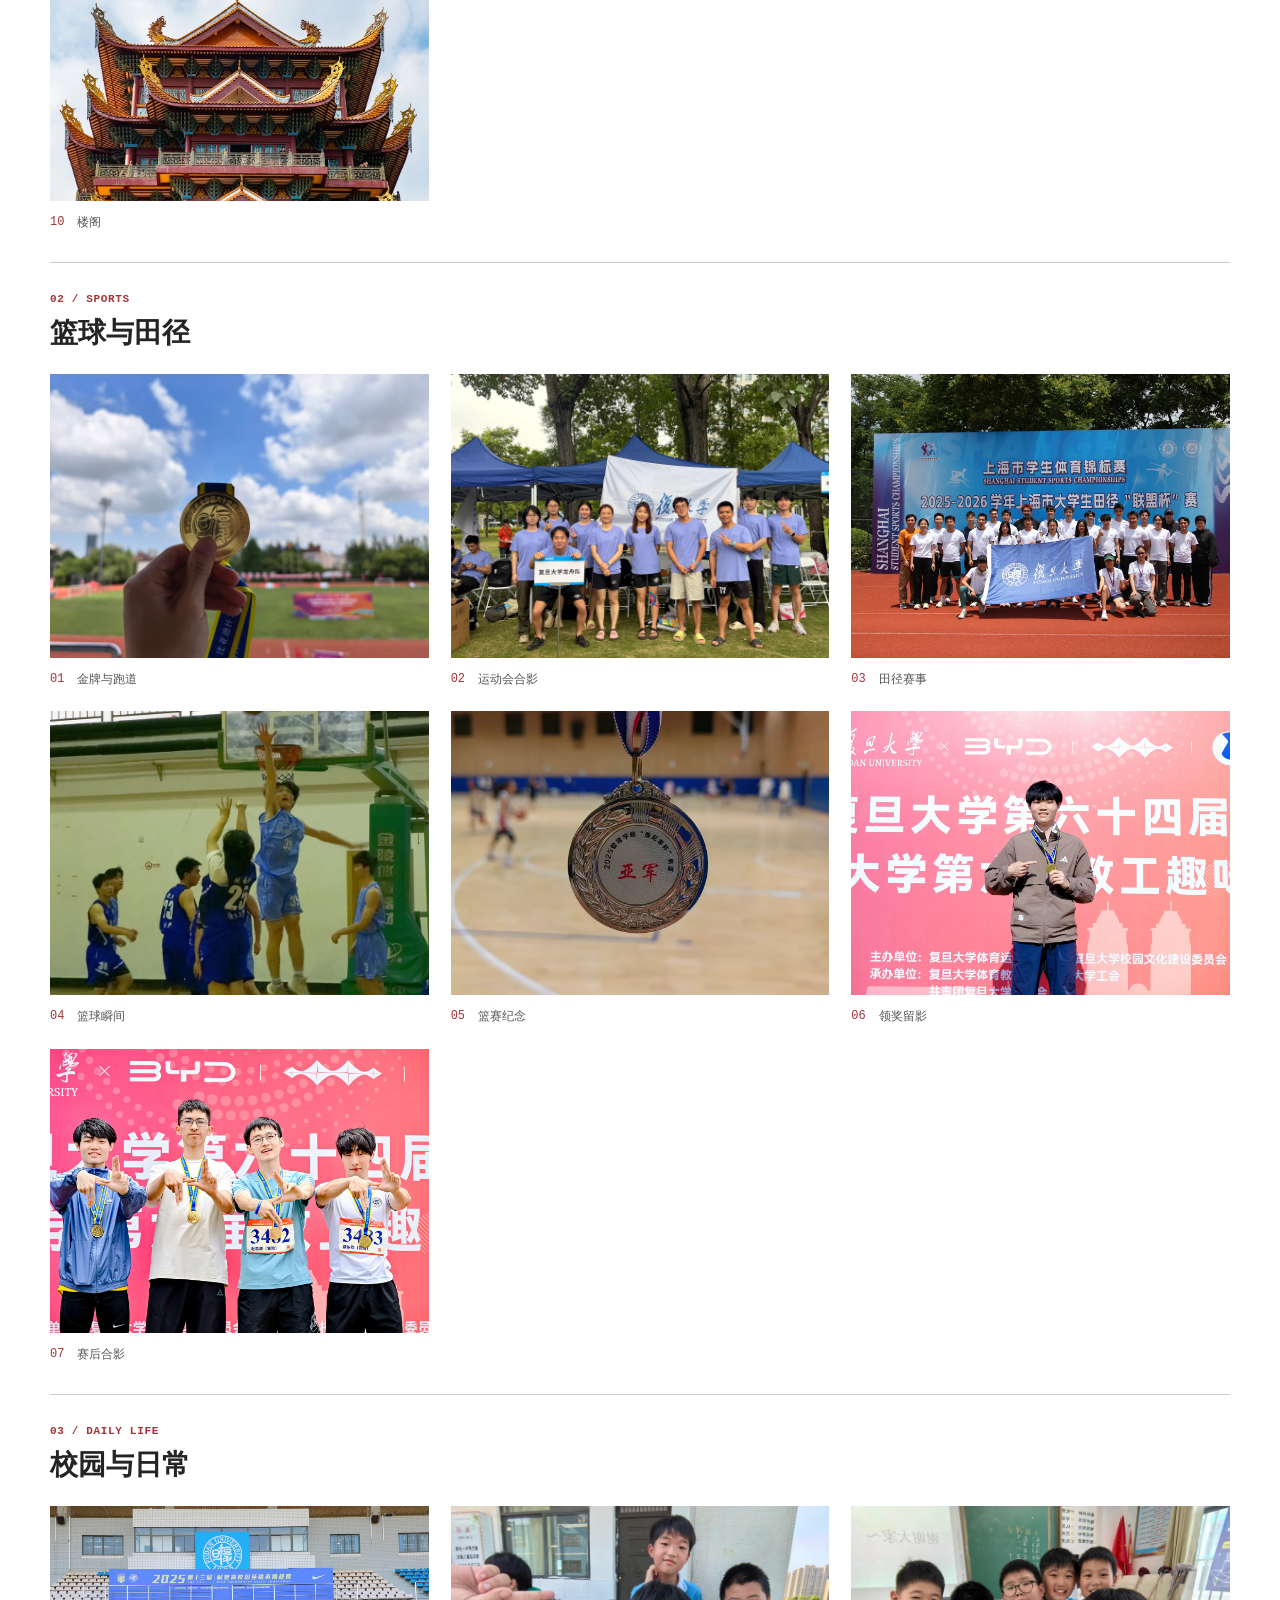
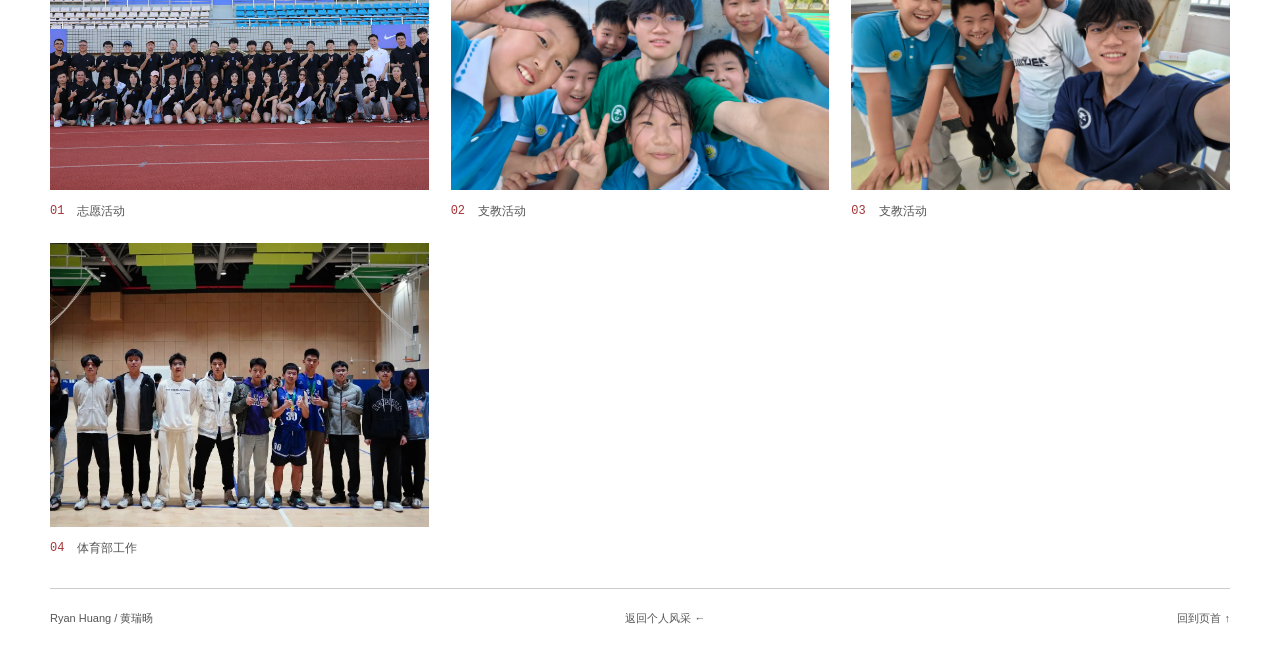
==== commit 96a62700: "Add files via upload" ====
--- a/gallery.html
+++ b/gallery.html
@@ -3,12 +3,12 @@
 <head>
   <meta charset="utf-8">
   <meta name="viewport" content="width=device-width, initial-scale=1">
-  <meta name="description" content="黄瑞旸的摄影与日常影像：摄影作品、运动现场与校园日常。">
+  <meta name="description" content="黄瑞旸的摄影与日常影像：摄影作品、运动现场、志愿活动与支教记录。">
   <meta name="theme-color" content="#ffffff">
   <title>影像与日常 | 黄瑞旸 Ryan Huang</title>
   <link rel="canonical" href="https://hrynb.github.io/gallery.html">
   <link rel="stylesheet" href="site.css?v=interactive-1">
-  <script src="site.js?v=picture-1" defer></script>
+  <script src="site.js?v=daily-2" defer></script>
 </head>
 <body>
   <a class="skip-link" href="#main">跳转到正文</a>
@@ -28,7 +28,7 @@
         <p class="eyebrow mono">PERSONAL / 影像记录</p>
         <h1 class="research-title">影像与日常</h1>
         <p class="research-subtitle" lang="en">PHOTOGRAPHY / SPORTS / DAILY LIFE</p>
-        <p class="research-lead">摄影作品、运动现场与日常记录。</p>
+        <p class="research-lead">摄影作品、运动现场、志愿活动与支教记录。</p>
         <nav class="album-nav" aria-label="相册分类"><a href="#photography">摄影</a><a href="#sports">运动现场</a><a href="#daily">日常影像</a></nav>
       </header>
 
@@ -47,7 +47,7 @@
       <section class="album-section" id="daily" aria-labelledby="daily-title">
         <p class="section-label mono">03 / DAILY LIFE</p><h2 id="daily-title">校园与日常</h2>
         <div class="photo-grid" data-photo-grid="daily">
-          <figure><a href="assets/photos/daily-01.webp" target="_blank" rel="noopener noreferrer"><img src="assets/photos/daily-01.webp" alt="教室内的集体合影" loading="lazy" decoding="async"></a><figcaption><span>01</span><span>课堂合影</span></figcaption></figure>
+          <figure><a href="assets/photos/daily-04.webp" target="_blank" rel="noopener noreferrer"><img src="assets/photos/daily-04.webp" alt="田径赛事志愿活动合影" loading="lazy" decoding="async"></a><figcaption><span>01</span><span>志愿活动</span></figcaption></figure>
         </div>
       </section>
     </main>
--- a/site.css
+++ b/site.css
@@ -13,6 +13,7 @@
 }
 
 * { box-sizing: border-box; }
+[hidden] { display: none !important; }
 body { margin: 0; background: var(--paper); color: var(--ink); font-family: var(--sans); font-weight: 500; }
 a { color: inherit; text-decoration: none; }
 a:hover { color: var(--accent); }
@@ -55,27 +56,67 @@
 .section-note { margin: 0 0 5px; color: var(--muted); font-size: 12px; }
 .project { border-top: 1px solid var(--rule); }
 .project:last-child { border-bottom: 1px solid var(--rule); }
-.project summary { display: grid; grid-template-columns: 36px minmax(0, 1fr) 110px; gap: 20px; padding: 20px 0; list-style: none; cursor: pointer; }
-.project summary::-webkit-details-marker { display: none; }
+.project-entry { position: relative; display: grid; grid-template-columns: 36px minmax(0, 1fr) 110px; gap: 20px; padding: 20px 0; color: var(--ink); transition: background-color 160ms ease; }
+.project-entry::before { content: ""; position: absolute; left: -12px; top: 20px; bottom: 20px; width: 2px; background: var(--accent); opacity: 0; transform: scaleY(.4); transition: opacity 180ms ease, transform 180ms ease; }
+.project-entry:hover, .project-entry:focus-visible { background: var(--surface); color: var(--ink); }
+.project-entry:hover::before, .project-entry:focus-visible::before { opacity: 1; transform: scaleY(1); }
 .project-number { padding-top: 4px; color: var(--muted); }
 .project-kind { display: block; margin-bottom: 6px; color: var(--accent); font-size: 10px; font-family: var(--mono); font-weight: 600; letter-spacing: .06em; }
 .project-name { display: block; font-size: 22px; font-weight: 650; line-height: 1.4; }
 .project-description { display: block; max-width: 52em; margin-top: 8px; color: var(--muted); font-size: 14px; line-height: 1.7; }
 .project-tags { display: block; margin-top: 10px; color: var(--muted); font-size: 11px; font-family: var(--mono); line-height: 1.5; }
 .project-control { display: flex; align-items: center; justify-content: end; gap: 18px; align-self: center; font-size: 12px; color: var(--muted); }
-.plus { display: block; font-family: var(--mono); font-size: 24px; font-weight: 300; color: var(--accent); }
-.project[open] .plus { transform: rotate(45deg); }
-.project summary:hover .project-name { color: var(--accent); }
-.project-body { margin: 0 130px 22px 56px; padding: 0 0 0 16px; border-left: 2px solid var(--accent); font-size: 14px; line-height: 1.75; }
-.project-body p { margin: 0; }
-.project-body .status { margin-top: 12px; color: var(--muted); font-size: 12px; }
+.project-arrow { display: block; font-size: 21px; color: var(--accent); transition: transform 180ms ease; }
+.project-entry:hover .project-arrow, .project-entry:focus-visible .project-arrow { transform: translate(3px, -3px); }
+.project-entry:hover .project-name { color: var(--accent); }
 .project-link { margin-top: 16px; }
+
+.preview-panel { position: fixed; z-index: 30; width: min(390px, calc(100vw - 28px)); max-height: calc(100dvh - 28px); overflow: auto; border: 1px solid #b9b9b9; background: var(--paper); box-shadow: 0 14px 36px rgb(0 0 0 / 13%); animation: preview-enter 180ms ease-out both; }
+.project-preview { padding: 20px 22px; border-top: 2px solid var(--accent); pointer-events: none; }
+.preview-kicker { margin: 0 0 11px; color: var(--accent); font-size: 10px; }
+.project-preview > p:last-child { margin: 0; font-size: 14px; line-height: 1.8; }
+@keyframes preview-enter { from { opacity: 0; transform: translateY(7px); } to { opacity: 1; transform: translateY(0); } }
+@keyframes photo-enter { from { opacity: .3; } to { opacity: 1; } }
 
 .personal-grid { display: grid; grid-template-columns: repeat(3, minmax(0, 1fr)); gap: 28px; }
 .personal-item { border-top: 1px solid var(--rule); padding-top: 17px; }
 .personal-item .personal-type { margin: 0 0 10px; color: var(--accent); font-size: 10px; }
 .personal-item h3 { margin: 0 0 10px; font-size: 19px; font-weight: 650; }
 .personal-item p { margin: 0; color: var(--muted); font-size: 14px; line-height: 1.75; }
+.gallery-trigger { display: block; color: var(--ink); }
+.gallery-trigger:hover { color: var(--ink); }
+.gallery-trigger h3::after { content: "↗"; float: right; color: var(--accent); font-size: 18px; transition: transform 180ms ease; }
+.gallery-trigger:hover h3::after { transform: translate(3px, -3px); }
+.photo-cover-frame { display: block; overflow: hidden; height: 168px; margin-top: 16px; background: var(--panel); }
+.photo-cover { display: block; width: 100%; height: 100%; object-fit: cover; filter: grayscale(1); transition: filter 220ms ease, transform 260ms ease; }
+.gallery-trigger:hover .photo-cover, .gallery-trigger:focus-visible .photo-cover { filter: grayscale(.2); transform: scale(1.025); }
+.gallery-popover { width: min(420px, calc(100vw - 28px)); }
+.gallery-header { display: flex; align-items: center; justify-content: space-between; gap: 12px; padding: 10px 12px 10px 16px; border-bottom: 1px solid var(--rule); }
+.gallery-header p { color: var(--ink); font-size: 14px; font-weight: 650; }
+.gallery-popover button { display: inline-grid; place-items: center; width: 32px; height: 32px; padding: 0; border: 1px solid var(--rule); border-radius: 0; background: var(--paper); color: var(--ink); font-family: var(--sans); font-size: 18px; cursor: pointer; transition: color 140ms ease, border-color 140ms ease, background-color 140ms ease; }
+.gallery-popover button:hover { border-color: var(--accent); color: var(--accent); background: var(--surface); }
+.gallery-popover button:focus-visible { outline: 2px solid var(--accent); outline-offset: 3px; }
+.gallery-popover .preview-close { border-color: transparent; font-size: 24px; }
+.gallery-stage { position: relative; display: grid; place-items: center; aspect-ratio: 16 / 10; overflow: hidden; background: #e9e9e9; }
+.gallery-stage img { display: block; width: 100%; height: 100%; min-height: 0; object-fit: contain; }
+.gallery-stage img.is-changing { animation: photo-enter 180ms ease-out; }
+.gallery-stage .gallery-error { position: absolute; padding: 12px; background: var(--paper); font-size: 12px; }
+.gallery-popover .gallery-caption { padding: 10px 16px 0; color: var(--muted); font-size: 12px; }
+.gallery-controls { display: flex; align-items: center; justify-content: space-between; gap: 14px; padding: 12px 16px 14px; }
+.gallery-pagination { display: flex; align-items: center; gap: 12px; }
+.gallery-counter { min-width: 52px; color: var(--muted); text-align: center; font-size: 10px; }
+.gallery-open { border-bottom: 1px solid var(--accent); padding: 4px 0; font-size: 12px; font-weight: 600; }
+.album-nav { display: flex; flex-wrap: wrap; gap: 22px; margin-top: 22px; font-size: 13px; }
+.album-nav a { border-bottom: 1px solid var(--rule); padding-bottom: 5px; }
+.album-section { padding: 30px 0; }
+.album-section + .album-section { border-top: 1px solid var(--rule); }
+.photo-grid { display: grid; grid-template-columns: repeat(3, minmax(0, 1fr)); gap: 22px; margin-top: 22px; }
+.photo-grid figure { margin: 0; min-width: 0; }
+.photo-grid a { display: block; overflow: hidden; background: var(--panel); }
+.photo-grid img { display: block; width: 100%; aspect-ratio: 4 / 3; object-fit: cover; transition: transform 240ms ease; }
+.photo-grid a:hover img { transform: scale(1.035); }
+.photo-grid figcaption { display: flex; gap: 13px; margin-top: 11px; color: var(--muted); font-size: 12px; line-height: 1.7; }
+.photo-grid figcaption span:first-child { color: var(--accent); font-family: var(--mono); }
 
 .about-section { display: grid; grid-template-columns: 1fr 2fr; gap: 70px; padding: 2px 0 62px; border-bottom: 1px solid var(--rule); }
 .about-copy { max-width: 45em; }
@@ -137,8 +178,7 @@
   .page { width: calc(100% - 56px); }
   .hero { grid-template-columns: minmax(0, 1fr) 240px; gap: 30px; padding: 38px 0; }
   .profile-index { padding-left: 20px; }
-  .project summary { grid-template-columns: 30px minmax(0, 1fr) 90px; gap: 16px; }
-  .project-body { margin-left: 46px; margin-right: 106px; }
+  .project-entry { grid-template-columns: 30px minmax(0, 1fr) 90px; gap: 16px; }
   .about-section { gap: 36px; }
   .research-grid { grid-template-columns: 145px minmax(0, 1fr); gap: 30px; }
   .model-grid { grid-template-columns: 1fr; }
@@ -167,14 +207,18 @@
   .section-heading { display: block; margin-bottom: 15px; }
   h2 { font-size: 25px; }
   .section-note { margin-top: 12px; }
-  .project summary { grid-template-columns: 25px minmax(0, 1fr) 18px; gap: 12px; padding: 18px 0; }
+  .project-entry { grid-template-columns: 25px minmax(0, 1fr) 18px; gap: 12px; padding: 18px 0; }
   .project-name { font-size: 19px; }
   .project-description { font-size: 14px; }
   .project-kind { font-size: 9px; }
   .control-label { display: none; }
-  .project-body { margin-left: 37px; margin-right: 0; padding-left: 14px; font-size: 13px; }
   .personal-grid { grid-template-columns: 1fr; gap: 18px; }
   .personal-item { padding-top: 14px; }
+  .photo-cover-frame { height: 180px; }
+  .gallery-popover { width: calc(100vw - 28px); }
+  .gallery-popover button { width: 44px; height: 44px; }
+  .gallery-controls { padding-left: 13px; padding-right: 13px; }
+  .photo-grid { grid-template-columns: 1fr; gap: 24px; }
   .about-section { grid-template-columns: 1fr; gap: 23px; padding-bottom: 42px; }
   .about-copy p { font-size: 13px; }
   .site-footer { align-items: start; padding-top: 21px; }
@@ -198,6 +242,12 @@
   .model-card { padding: 20px; }
 }
 
+@media (prefers-reduced-motion: reduce) {
+  .preview-panel, .gallery-stage img.is-changing { animation: none; }
+  .project-entry, .project-entry::before, .project-arrow, .gallery-trigger h3::after,
+  .photo-cover, .gallery-popover button, .photo-grid img { transition: none; }
+}
+
 @media (max-width: 350px) {
   .nav { gap: 11px; }
   .name-cn { font-size: 46px; }
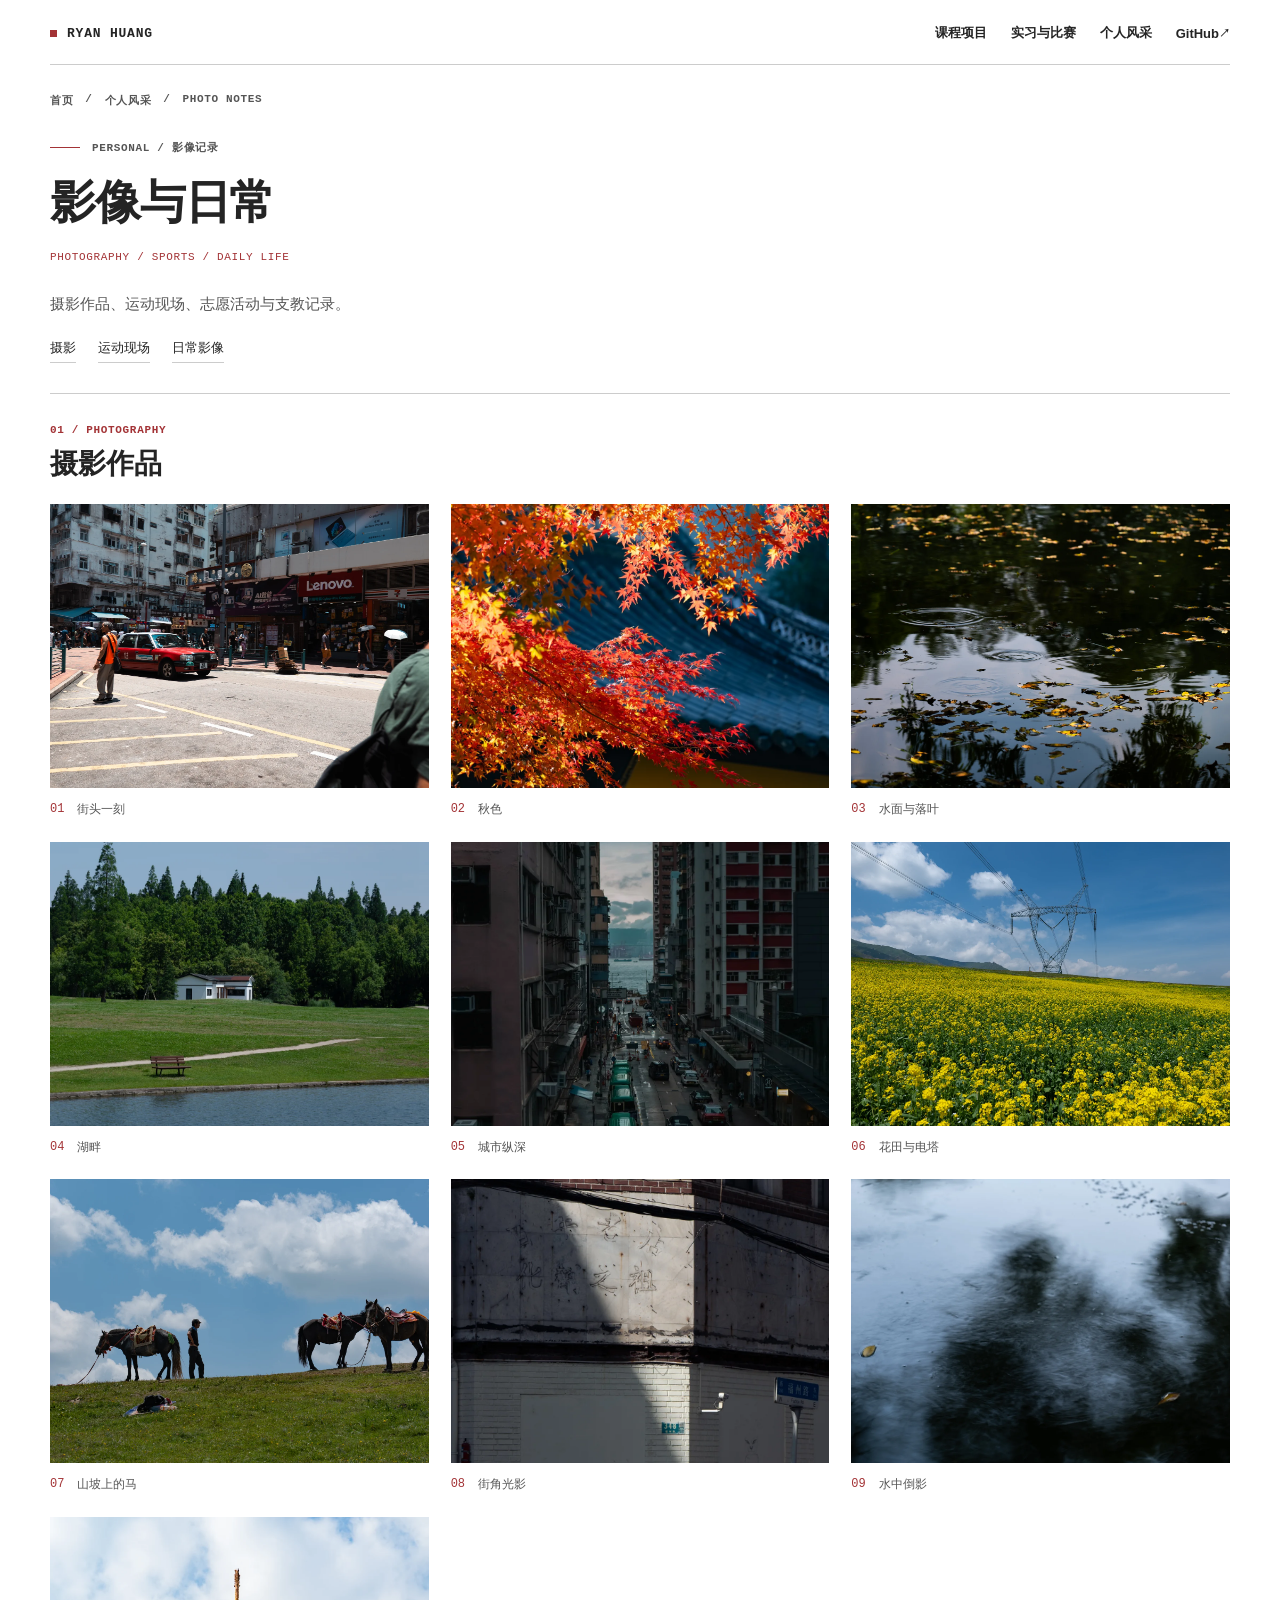
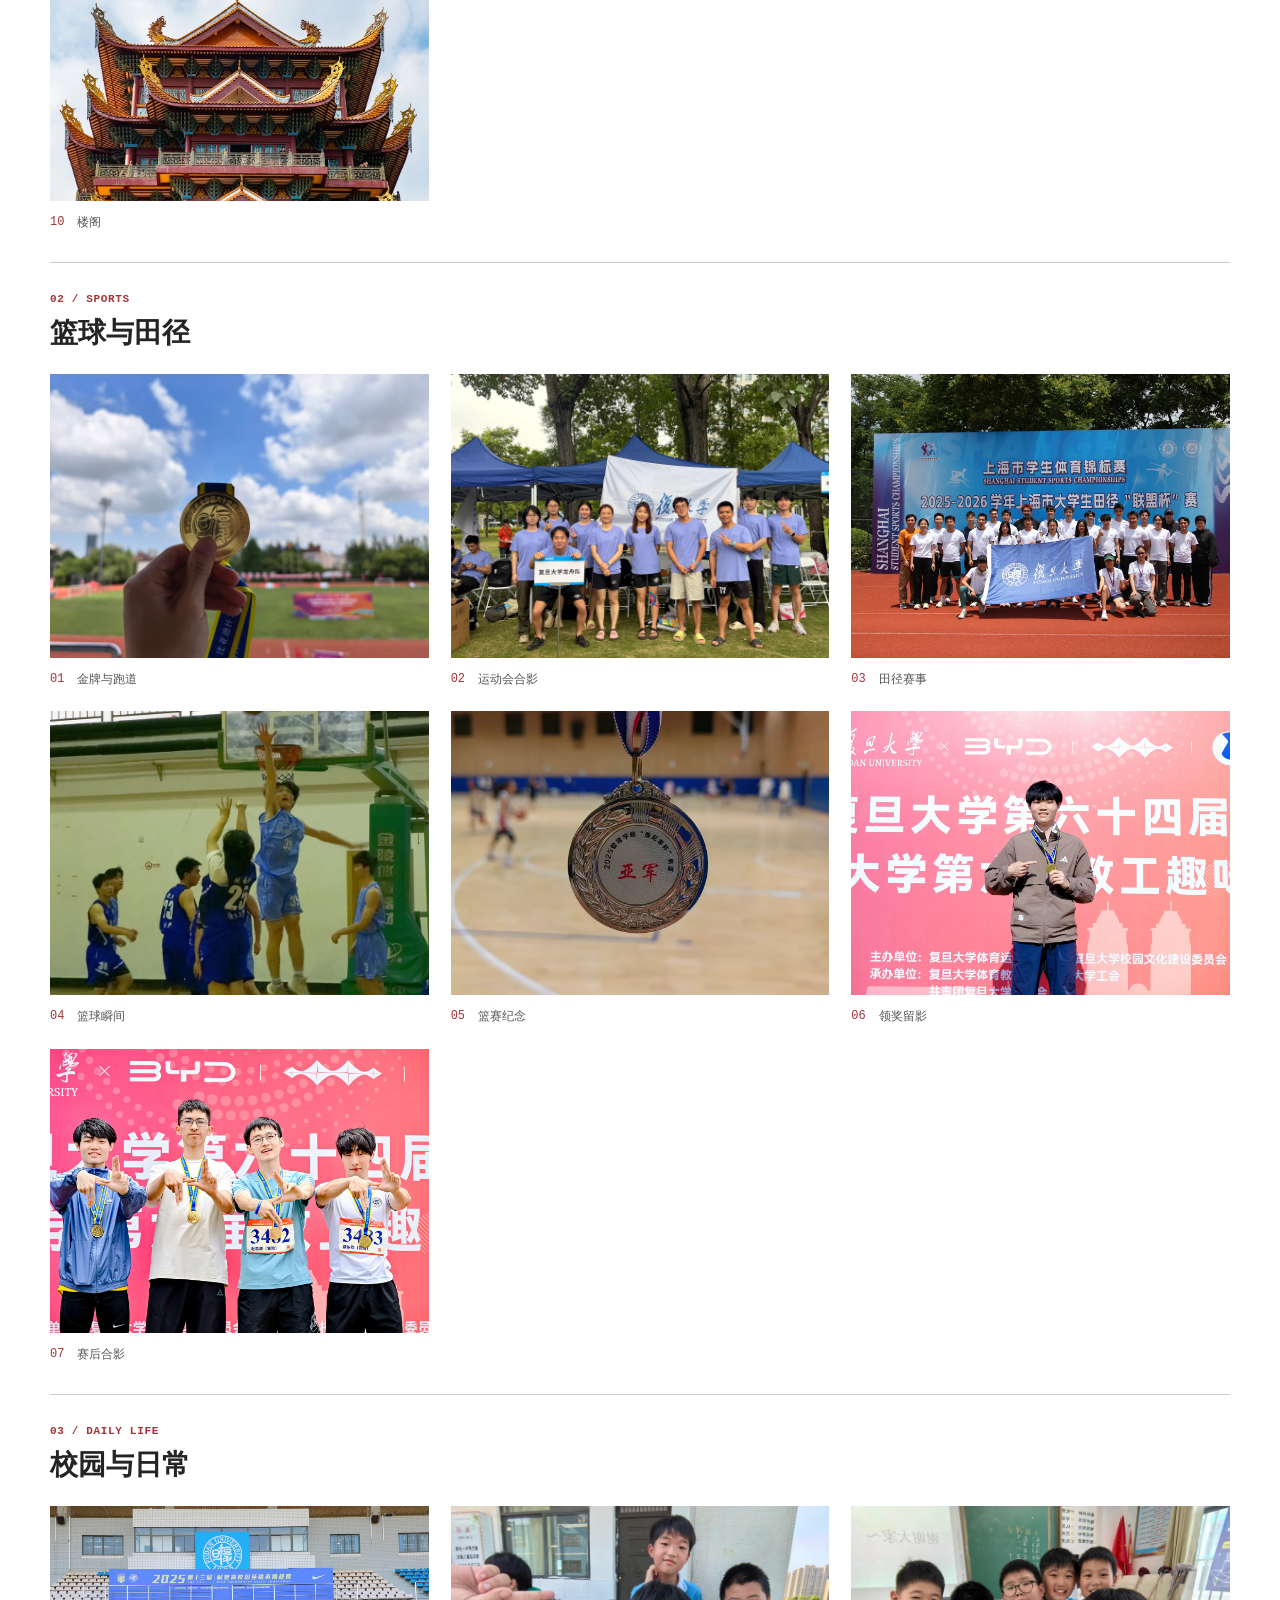
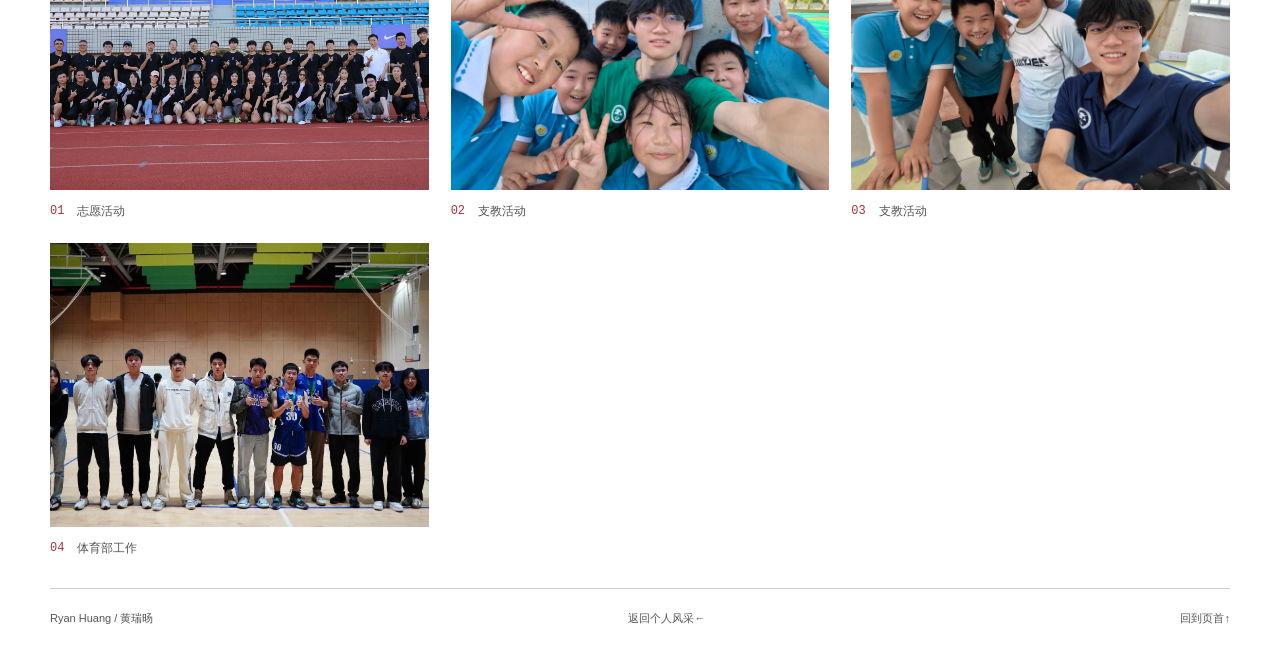
==== commit b5db4357: "Add files via upload" ====
--- a/gallery.html
+++ b/gallery.html
@@ -7,8 +7,8 @@
   <meta name="theme-color" content="#ffffff">
   <title>影像与日常 | 黄瑞旸 Ryan Huang</title>
   <link rel="canonical" href="https://hrynb.github.io/gallery.html">
-  <link rel="stylesheet" href="site.css?v=interactive-1">
-  <script src="site.js?v=daily-2" defer></script>
+  <link rel="stylesheet" href="site.css?v=studio-4">
+  <script src="site.js?v=studio-4" defer></script>
 </head>
 <body>
   <a class="skip-link" href="#main">跳转到正文</a>
--- a/site.css
+++ b/site.css
@@ -7,14 +7,19 @@
   --muted: #555555;
   --rule: #cccccc;
   --accent: #a33336;
-  --sans: -apple-system, BlinkMacSystemFont, "Segoe UI", "Microsoft YaHei UI", "Microsoft YaHei", sans-serif;
-  --serif: Georgia, "Noto Serif SC", "Songti SC", SimSun, serif;
+  --sans: "Inter", "Segoe UI", -apple-system, BlinkMacSystemFont, "PingFang SC", "Microsoft YaHei UI", "Microsoft YaHei", sans-serif;
+  --serif: var(--sans);
   --mono: "Cascadia Code", Consolas, monospace;
+  --header-height: 72px;
+  --flow-ease: cubic-bezier(.65, 0, .35, 1);
+  --scene-height: calc(100svh - 72px);
+  --scene-gap: 24px;
+  --scene-bleed: 32px;
 }
 
 * { box-sizing: border-box; }
 [hidden] { display: none !important; }
-body { margin: 0; background: var(--paper); color: var(--ink); font-family: var(--sans); font-weight: 500; }
+body { margin: 0; background: var(--paper); color: var(--ink); font-family: var(--sans); font-weight: 450; -webkit-font-smoothing: antialiased; text-rendering: optimizeLegibility; }
 a { color: inherit; text-decoration: none; }
 a:hover { color: var(--accent); }
 a:focus-visible, summary:focus-visible { outline: 2px solid var(--accent); outline-offset: 6px; }
@@ -54,36 +59,45 @@
 .section-label { margin: 0 0 9px; color: var(--accent); }
 h2 { margin: 0; font-family: var(--serif); font-size: 28px; font-weight: 700; line-height: 1.35; }
 .section-note { margin: 0 0 5px; color: var(--muted); font-size: 12px; }
-.project { border-top: 1px solid var(--rule); }
-.project:last-child { border-bottom: 1px solid var(--rule); }
-.project-entry { position: relative; display: grid; grid-template-columns: 36px minmax(0, 1fr) 110px; gap: 20px; padding: 20px 0; color: var(--ink); transition: background-color 160ms ease; }
-.project-entry::before { content: ""; position: absolute; left: -12px; top: 20px; bottom: 20px; width: 2px; background: var(--accent); opacity: 0; transform: scaleY(.4); transition: opacity 180ms ease, transform 180ms ease; }
-.project-entry:hover, .project-entry:focus-visible { background: var(--surface); color: var(--ink); }
-.project-entry:hover::before, .project-entry:focus-visible::before { opacity: 1; transform: scaleY(1); }
+.project { position: relative; min-width: 0; }
+.project-entry { position: relative; display: block; min-height: 440px; overflow: hidden; padding: 0; border: 1px solid #d6d6d6; background: var(--paper); color: var(--ink); box-shadow: 0 9px 24px rgb(0 0 0 / 4%); transition: transform 340ms var(--flow-ease), box-shadow 340ms var(--flow-ease), border-color 300ms ease; }
+.project-entry::before { content: ""; position: absolute; z-index: 4; left: 34px; bottom: 28px; width: 40px; height: 2px; background: var(--accent); transition: width 400ms var(--flow-ease); }
+.project-entry:hover { color: var(--ink); }
+.project.is-cover-open .project-entry { transform: translateY(-5px); border-color: #bbbbbb; box-shadow: 0 22px 42px rgb(0 0 0 / 11%); }
+.project.is-cover-open .project-entry::before { width: 58px; }
 .project-number { padding-top: 4px; color: var(--muted); }
-.project-kind { display: block; margin-bottom: 6px; color: var(--accent); font-size: 10px; font-family: var(--mono); font-weight: 600; letter-spacing: .06em; }
-.project-name { display: block; font-size: 22px; font-weight: 650; line-height: 1.4; }
-.project-description { display: block; max-width: 52em; margin-top: 8px; color: var(--muted); font-size: 14px; line-height: 1.7; }
-.project-tags { display: block; margin-top: 10px; color: var(--muted); font-size: 11px; font-family: var(--mono); line-height: 1.5; }
-.project-control { display: flex; align-items: center; justify-content: end; gap: 18px; align-self: center; font-size: 12px; color: var(--muted); }
-.project-arrow { display: block; font-size: 21px; color: var(--accent); transition: transform 180ms ease; }
-.project-entry:hover .project-arrow, .project-entry:focus-visible .project-arrow { transform: translate(3px, -3px); }
-.project-entry:hover .project-name { color: var(--accent); }
+.project-kind { display: block; color: var(--accent); font-size: 10px; font-family: var(--mono); font-weight: 600; letter-spacing: .06em; }
+.project-entry .project-name { position: absolute; z-index: 3; top: 50%; left: 34px; right: 34px; display: block; transform: translateY(-50%); font-size: clamp(32px, 3.1vw, 44px); font-weight: 700; line-height: 1.35; text-wrap: balance; transition: top 520ms var(--flow-ease), transform 520ms var(--flow-ease), font-size 420ms var(--flow-ease); }
+.project-grid-single .project-name { font-size: clamp(38px, 4.8vw, 68px); }
+.project.is-cover-open .project-name { top: 27px; transform: translateY(0); font-size: 26px; }
+.project-cover { position: absolute; inset: 0; z-index: 1; background: #f1f1f1; border-radius: 48% 0 0 48% / 60% 0 0 60%; transform: translateX(102%); transition: transform 600ms var(--flow-ease), border-radius 580ms var(--flow-ease); }
+.project-cover-inner { display: flex; flex-direction: column; gap: 13px; height: 100%; padding: 103px 34px 28px; opacity: 0; transform: translateX(24px); transition: opacity 300ms ease, transform 420ms var(--flow-ease); }
+.project.is-cover-open .project-cover { transform: translateX(0); border-radius: 0; }
+.project.is-cover-open .project-cover-inner { opacity: 1; transform: translateX(0); transition-delay: 120ms; }
+.project-meta { display: flex; flex-wrap: wrap; align-items: baseline; gap: 15px; }
+.project-meta .project-number { padding-top: 0; font-size: 10px; }
+.project-description { display: block; color: var(--ink); font-size: 15px; line-height: 1.75; }
+.project-tags { display: block; color: var(--muted); font-size: 11px; font-family: var(--mono); line-height: 1.6; }
+.project-control { display: flex; align-items: center; justify-content: end; gap: 16px; margin-top: auto; font-size: 12px; color: var(--ink); }
+.project-arrow { display: block; font-size: 21px; color: var(--accent); transition: transform 200ms ease; }
+.project.is-cover-open .project-arrow { transform: translate(3px, -3px); }
 .project-link { margin-top: 16px; }
 
-.preview-panel { position: fixed; z-index: 30; width: min(390px, calc(100vw - 28px)); max-height: calc(100dvh - 28px); overflow: auto; border: 1px solid #b9b9b9; background: var(--paper); box-shadow: 0 14px 36px rgb(0 0 0 / 13%); animation: preview-enter 180ms ease-out both; }
-.project-preview { padding: 20px 22px; border-top: 2px solid var(--accent); pointer-events: none; }
+.preview-panel { position: fixed; z-index: 30; width: min(390px, calc(100vw - 28px)); max-height: calc(100dvh - 28px); overflow-x: hidden; overflow-y: auto; border: 1px solid #b9b9b9; background: var(--paper); box-shadow: 0 18px 46px rgb(0 0 0 / 16%); animation: preview-enter 420ms var(--flow-ease) both; }
+.home-page .preview-panel { max-height: calc(100dvh - var(--header-height) - 28px); }
+.project-preview { padding: 0; color: var(--muted); pointer-events: none; }
+.project-preview .preview-kicker { display: none; }
 .preview-kicker { margin: 0 0 11px; color: var(--accent); font-size: 10px; }
-.project-preview > p:last-child { margin: 0; font-size: 14px; line-height: 1.8; }
-@keyframes preview-enter { from { opacity: 0; transform: translateY(7px); } to { opacity: 1; transform: translateY(0); } }
-@keyframes photo-enter { from { opacity: .3; } to { opacity: 1; } }
+.project-preview > p:last-child { margin: 0; font-size: 14px; line-height: 1.75; }
+@keyframes preview-enter { from { opacity: .5; transform: translateX(18px) scale(.98); clip-path: inset(0 0 0 16% round 24px 0 0 24px); } to { opacity: 1; transform: translateX(0) scale(1); clip-path: inset(0); } }
+@keyframes section-enter { from { opacity: .45; transform: translateY(20px); } to { opacity: 1; transform: translateY(0); } }
 
 .personal-grid { display: grid; grid-template-columns: repeat(3, minmax(0, 1fr)); gap: 28px; }
 .personal-item { border-top: 1px solid var(--rule); padding-top: 17px; }
 .personal-item .personal-type { margin: 0 0 10px; color: var(--accent); font-size: 10px; }
 .personal-item h3 { margin: 0 0 10px; font-size: 19px; font-weight: 650; }
 .personal-item p { margin: 0; color: var(--muted); font-size: 14px; line-height: 1.75; }
-.gallery-trigger { display: block; color: var(--ink); }
+.gallery-trigger { display: block; color: var(--ink); transition: transform 320ms var(--flow-ease), box-shadow 320ms var(--flow-ease), border-color 220ms ease; }
 .gallery-trigger:hover { color: var(--ink); }
 .gallery-trigger h3::after { content: "↗"; float: right; color: var(--accent); font-size: 18px; transition: transform 180ms ease; }
 .gallery-trigger:hover h3::after { transform: translate(3px, -3px); }
@@ -93,13 +107,13 @@
 .gallery-popover { width: min(420px, calc(100vw - 28px)); }
 .gallery-header { display: flex; align-items: center; justify-content: space-between; gap: 12px; padding: 10px 12px 10px 16px; border-bottom: 1px solid var(--rule); }
 .gallery-header p { color: var(--ink); font-size: 14px; font-weight: 650; }
-.gallery-popover button { display: inline-grid; place-items: center; width: 32px; height: 32px; padding: 0; border: 1px solid var(--rule); border-radius: 0; background: var(--paper); color: var(--ink); font-family: var(--sans); font-size: 18px; cursor: pointer; transition: color 140ms ease, border-color 140ms ease, background-color 140ms ease; }
+.gallery-popover button { display: inline-grid; place-items: center; width: 32px; height: 32px; padding: 0; border: 1px solid var(--rule); border-radius: 0; background: var(--paper); color: var(--ink); font-family: var(--sans); font-size: 18px; cursor: pointer; transition: color 180ms ease, border-color 180ms ease, background-color 180ms ease, transform 240ms var(--flow-ease), box-shadow 240ms var(--flow-ease); }
 .gallery-popover button:hover { border-color: var(--accent); color: var(--accent); background: var(--surface); }
 .gallery-popover button:focus-visible { outline: 2px solid var(--accent); outline-offset: 3px; }
 .gallery-popover .preview-close { border-color: transparent; font-size: 24px; }
 .gallery-stage { position: relative; display: grid; place-items: center; aspect-ratio: 16 / 10; overflow: hidden; background: #e9e9e9; }
 .gallery-stage img { display: block; width: 100%; height: 100%; min-height: 0; object-fit: contain; }
-.gallery-stage img.is-changing { animation: photo-enter 180ms ease-out; }
+.gallery-stage .gallery-incoming { position: absolute; inset: 0; background: #e9e9e9; }
 .gallery-stage .gallery-error { position: absolute; padding: 12px; background: var(--paper); font-size: 12px; }
 .gallery-popover .gallery-caption { padding: 10px 16px 0; color: var(--muted); font-size: 12px; }
 .gallery-controls { display: flex; align-items: center; justify-content: space-between; gap: 14px; padding: 12px 16px 14px; }
@@ -112,7 +126,7 @@
 .album-section + .album-section { border-top: 1px solid var(--rule); }
 .photo-grid { display: grid; grid-template-columns: repeat(3, minmax(0, 1fr)); gap: 22px; margin-top: 22px; }
 .photo-grid figure { margin: 0; min-width: 0; }
-.photo-grid a { display: block; overflow: hidden; background: var(--panel); }
+.photo-grid a { display: block; overflow: hidden; background: var(--panel); transition: transform 280ms var(--flow-ease), box-shadow 280ms var(--flow-ease); }
 .photo-grid img { display: block; width: 100%; aspect-ratio: 4 / 3; object-fit: cover; transition: transform 240ms ease; }
 .photo-grid a:hover img { transform: scale(1.035); }
 .photo-grid figcaption { display: flex; gap: 13px; margin-top: 11px; color: var(--muted); font-size: 12px; line-height: 1.7; }
@@ -253,3 +267,211 @@
   .name-cn { font-size: 46px; }
   .research-title { font-size: 29px; }
 }
+
+/* Viewport-sized slots keep the floating panel, not its contents, centered. */
+html.home-scroll { scroll-snap-type: none; scroll-behavior: auto; scroll-padding-top: var(--header-height); }
+.home-page :target { scroll-margin-top: 0; }
+.home-page .page { padding-top: var(--header-height); }
+.home-page .site-header { position: fixed; top: 0; left: 50%; z-index: 60; width: min(1180px, calc(100% - 80px)); transform: translateX(-50%); background: var(--paper); box-shadow: 0 10px 28px rgb(0 0 0 / 8%); }
+.nav .is-current { color: var(--accent); }
+.chapter-group { margin: 0; padding: 0; border: 0; }
+.project-grid, .personal-grid { display: flex; flex-direction: column; gap: 24px; }
+.scene-slot { display: grid; place-items: center; width: calc(100% + 2 * var(--scene-bleed)); height: var(--scene-height); margin-inline: calc(-1 * var(--scene-bleed)); padding: var(--scene-gap) var(--scene-bleed); overflow: clip; scroll-margin-top: 0; }
+.screen-panel { position: relative; display: flex; flex-direction: column; justify-content: center; width: 100%; min-height: min(560px, calc(var(--scene-height) - 2 * var(--scene-gap))); max-height: calc(var(--scene-height) - 2 * var(--scene-gap)); padding: clamp(22px, 3vw, 36px); border: 1px solid #d5d5d5; background: var(--paper); box-shadow: 0 28px 58px rgb(0 0 0 / 16%), 0 7px 18px rgb(0 0 0 / 7%); transform: none; opacity: 1; transition: transform 820ms var(--flow-ease), opacity 700ms var(--flow-ease), box-shadow 820ms var(--flow-ease); }
+.screen-panel.has-inner-overflow { justify-content: flex-start; overflow-x: hidden; overflow-y: auto; overscroll-behavior: contain; }
+.scene-layout-ready .scene-slot:not(.is-active) > .screen-panel { transform: translate3d(0, 76px, 0) scale(.972); opacity: .2; box-shadow: 0 12px 26px rgb(0 0 0 / 6%); }
+.scene-layout-ready .scene-slot.is-active > .screen-panel { transform: translate3d(0, 0, 0) scale(1); opacity: 1; }
+.screen-panel:hover { box-shadow: 0 34px 66px rgb(0 0 0 / 19%), 0 8px 20px rgb(0 0 0 / 9%); }
+.screen-panel > .section-heading { flex-shrink: 0; margin-bottom: 24px; }
+.screen-panel .section-heading h2 { font-size: clamp(25px, 2.7vw, 34px); font-weight: 600; letter-spacing: -.025em; }
+.screen-panel .project { width: 100%; }
+.screen-panel .project-entry { min-height: clamp(220px, calc(var(--scene-height) - 150px), 360px); padding: 0; box-shadow: 0 9px 22px rgb(0 0 0 / 6%); }
+.screen-panel .project-entry .project-name { left: 30px; right: 30px; margin: 0; font-family: var(--sans); font-size: clamp(32px, 4.4vw, 60px); font-weight: 600; line-height: 1.22; letter-spacing: -.04em; }
+.screen-panel .project.is-cover-open .project-name { top: 24px; font-size: 26px; }
+.screen-panel .project.is-cover-open .project-entry { transform: translateY(-6px); box-shadow: 0 24px 44px rgb(0 0 0 / 20%); }
+.screen-panel .project-cover-inner { position: relative; z-index: 3; gap: 10px; padding: 91px 30px 23px; }
+.screen-panel .project-description { font-size: 15px; line-height: 1.65; }
+.screen-panel .project-preview > p:last-child { font-size: 14px; line-height: 1.65; }
+.project-decoration { position: absolute; z-index: 2; pointer-events: none; }
+.music-decoration { inset: 0; overflow: hidden; opacity: 0; transition: opacity 240ms ease; }
+.project-entry.has-decoration .music-decoration { opacity: 1; }
+.music-note { position: absolute; top: 0; left: 0; color: #666666; font-family: "Segoe UI Symbol", var(--sans); font-size: var(--note-size); opacity: .42; will-change: transform; }
+.music-note:nth-child(3n) { color: var(--accent); }
+.candle-decoration { right: 32px; bottom: 58px; width: 38%; height: 44%; opacity: 0; transform: translateY(12px) scale(.96); transition: opacity 440ms var(--flow-ease), transform 520ms var(--flow-ease); }
+.project-entry.has-decoration .candle-decoration { opacity: .68; transform: translateY(0) scale(1); }
+.energy-decoration { right: 40px; bottom: 62px; display: flex; align-items: end; justify-content: space-around; gap: 18px; width: 26%; min-width: 160px; height: 174px; padding: 12px 14px 0; border-bottom: 1px solid #cccccc; background: repeating-linear-gradient(to top, transparent 0, transparent 43px, #e4e4e4 43px, #e4e4e4 44px); opacity: 0; transform: translateY(12px) scale(.86); transform-origin: center bottom; transition: opacity 440ms var(--flow-ease), transform 600ms var(--flow-ease); }
+.project-entry.has-decoration .energy-decoration { opacity: .75; transform: translateY(0) scale(1); }
+.energy-decoration span { flex: 1; max-width: 44px; height: 38%; background: #888888; transform-origin: center bottom; animation: energy-pulse 3400ms ease-in-out infinite; animation-play-state: paused; }
+.energy-decoration span:nth-child(2) { height: 66%; background: #b6b6b6; animation-duration: 4100ms; animation-delay: -1300ms; }
+.energy-decoration span:nth-child(3) { height: 94%; background: var(--accent); animation-duration: 3700ms; animation-delay: -2200ms; }
+.project-entry.has-decoration .energy-decoration span { animation-play-state: running; }
+@keyframes energy-pulse { 0%, 100% { transform: scaleY(.62); } 28% { transform: scaleY(1); } 55% { transform: scaleY(.76); } 78% { transform: scaleY(.93); } }
+@media (min-width: 1100px) {
+  .screen-panel .project:is([data-theme="quant"], [data-theme="energy"]) :is(.project-description, .project-preview, .project-tags) { max-width: 56%; }
+}
+@media (max-width: 1099px) {
+  .candle-decoration { width: 36%; height: 90px; }
+  .energy-decoration { width: 170px; height: 110px; }
+  .project-entry.has-decoration :is(.candle-decoration, .energy-decoration) { opacity: .26; }
+}
+
+.hero-panel { display: grid; grid-template-columns: minmax(0, 1fr) 224px; align-items: center; column-gap: 36px; padding: clamp(30px, 5vw, 64px); }
+.hero-copy { position: relative; z-index: 2; min-width: 0; max-width: 820px; }
+.hero-panel .name-en { display: block; margin: 0; font-family: var(--sans); font-size: clamp(46px, 7.4vw, 104px); font-weight: 600; line-height: 1.03; letter-spacing: -.055em; }
+.hero-panel .name-cn { display: block; margin-top: 18px; font-family: var(--sans); font-size: clamp(24px, 2.7vw, 36px); font-weight: 500; line-height: 1.4; letter-spacing: .11em; }
+.hero-panel .hero-description { max-width: 35em; margin-top: 28px; font-size: 16px; font-weight: 400; line-height: 1.8; }
+.hero-panel .hero-link { margin-top: 29px; }
+.quick-deck { --deck-open: 0; position: relative; width: 224px; height: 246px; justify-self: end; }
+.quick-deck:is(:hover, :focus-within) { --deck-open: 1; }
+.deck-card { --card-index: 0; position: absolute; z-index: 3; top: calc(18px * (1 - var(--deck-open)) + 84px * var(--card-index) * var(--deck-open)); left: 0; width: 100%; height: calc(210px - 136px * var(--deck-open)); border: 1px solid #d6d6d6; background: var(--paper); color: var(--ink); box-shadow: 0 12px 26px rgb(0 0 0 / 10%); transform: translate(calc(var(--card-x, 0px) * (1 - var(--deck-open))), calc(var(--card-y, 0px) * (1 - var(--deck-open)))) rotate(calc(var(--card-rotation, 0deg) * (1 - var(--deck-open)))); transition: top 520ms var(--flow-ease), height 520ms var(--flow-ease), transform 520ms var(--flow-ease), box-shadow 300ms ease, border-color 200ms ease; }
+.deck-card:nth-child(2) { --card-index: 1; --card-x: -11px; --card-y: -8px; --card-rotation: -7deg; z-index: 2; }
+.deck-card:nth-child(3) { --card-index: 2; --card-x: 10px; --card-y: -12px; --card-rotation: 6deg; z-index: 1; }
+.deck-card > span { position: absolute; transition: top 520ms var(--flow-ease), font-size 520ms var(--flow-ease), opacity 280ms ease, transform 520ms var(--flow-ease); }
+.deck-card:not(:first-child) > span { opacity: var(--deck-open); }
+.deck-title { top: calc(82px - 56px * var(--deck-open)); left: 22px; font-size: calc(22px - 6px * var(--deck-open)); font-weight: 600; letter-spacing: -.025em; }
+.deck-rule { top: calc(126px - 72px * var(--deck-open)); left: 22px; right: 22px; height: 1px; background: var(--accent); transform: scaleX(calc(1 - .75 * var(--deck-open))); transform-origin: left; }
+.deck-arrow { top: calc(22px + 5px * var(--deck-open)); right: 18px; color: var(--accent); font-size: 17px; }
+.deck-card:hover, .deck-card:focus-visible { z-index: 4; border-color: var(--accent); color: var(--ink); box-shadow: 0 16px 30px rgb(0 0 0 / 16%); }
+
+/* Inline personal cards: the image reveals color in place; controls are siblings of the link. */
+.personal-surface { position: relative; width: 100%; min-width: 0; padding: 22px; border: 1px solid #d4d4d4; background: var(--paper); box-shadow: 0 12px 26px rgb(0 0 0 / 9%); transition: transform 540ms var(--flow-ease), box-shadow 540ms var(--flow-ease), border-color 420ms ease; }
+.personal-surface .gallery-trigger { display: grid; grid-template-columns: minmax(180px, .75fr) minmax(0, 1.25fr); align-items: center; gap: 24px; min-height: 0; height: auto; padding: 0; border: 0; background: transparent; box-shadow: none; transform: none; }
+.personal-copy { min-width: 0; }
+.personal-surface .personal-type { margin-bottom: 16px; font-size: 10px; }
+.personal-surface h3 { margin: 0 0 16px; font-size: clamp(25px, 3vw, 39px); font-weight: 600; line-height: 1.2; letter-spacing: -.03em; }
+.personal-surface .personal-description { margin: 0; color: var(--muted); font-size: 15px; font-weight: 400; line-height: 1.8; }
+.personal-surface .gallery-trigger h3::after { font-size: 20px; }
+.portrait-frame { position: relative; display: block; height: clamp(155px, calc(var(--scene-height) * .43), 380px); overflow: hidden; background: #ededed; }
+.portrait-image { position: absolute; inset: 0; display: block; width: 100%; height: 100%; object-fit: contain; transition: transform 650ms var(--flow-ease); }
+.portrait-gray { filter: grayscale(1); }
+.portrait-color { clip-path: ellipse(0% 110% at 100% 50%); transition: clip-path 800ms var(--flow-ease), transform 650ms var(--flow-ease); }
+.personal-surface.has-keyboard-focus .portrait-color { clip-path: ellipse(160% 170% at 100% 50%); }
+.portrait-switch-layer { position: absolute; inset: 0; z-index: 2; background: #ededed; pointer-events: none; }
+.personal-toolbar { display: flex; flex-wrap: wrap; align-items: center; justify-content: space-between; gap: 10px 16px; margin-top: 14px; margin-left: calc(37.5% + 15px); }
+.personal-toolbar .gallery-caption { margin: 0; color: var(--muted); font-size: 12px; }
+.gallery-pagination { display: flex; align-items: center; gap: 10px; }
+.photo-arrow, .copy-email { display: inline-flex; align-items: center; justify-content: center; border: 1px solid #c7c7c7; border-radius: 0; background: var(--paper); color: var(--ink); font-family: var(--sans); cursor: pointer; transition: transform 300ms var(--flow-ease), box-shadow 300ms var(--flow-ease), border-color 200ms ease; }
+.photo-arrow { width: 35px; height: 35px; padding: 0; font-size: 18px; }
+.photo-arrow:focus-visible, .copy-email:focus-visible { outline: 2px solid var(--accent); outline-offset: 4px; }
+.photo-arrow:active, .copy-email:active { transform: translateY(1px) scale(.98); }
+.personal-surface .gallery-open { padding: 3px 0; font-size: 12px; }
+.personal-surface .gallery-error { margin: 12px 0 0; font-size: 12px; color: var(--accent); }
+
+.contact-panel { justify-content: center; padding: clamp(26px, 4vw, 54px); }
+.contact-panel h2 { font-size: clamp(30px, 4vw, 48px); font-weight: 600; letter-spacing: -.035em; }
+.thanks-line { margin: 18px 0 8px; font-size: 22px; line-height: 1.5; }
+.contact-note { margin: 0; color: var(--muted); font-size: 14px; }
+.email-contact { display: flex; flex-wrap: wrap; align-items: center; justify-content: space-between; gap: 22px; margin-top: 32px; padding: 22px 0; border-top: 1px solid var(--rule); border-bottom: 1px solid var(--rule); }
+.email-label { margin: 0 0 10px; color: var(--accent); }
+.email-address { margin: 0; font-family: var(--mono); font-size: clamp(14px, 2.3vw, 23px); letter-spacing: -.025em; overflow-wrap: anywhere; }
+.copy-email { min-height: 44px; padding: 10px 19px; gap: 22px; font-size: 13px; }
+.copy-email[aria-busy="true"] { cursor: progress; }
+.copy-status { min-height: 20px; margin: 13px 0 0; color: var(--accent); font-size: 12px; }
+.contact-panel .site-footer { margin-top: auto; padding-bottom: 0; border-top: 0; }
+.section-progress { position: fixed; right: 17px; top: 50%; z-index: 70; display: flex; flex-direction: column; gap: 8px; transform: translateY(-50%); }
+.section-progress:empty { display: none; }
+.section-progress a { position: relative; display: grid; place-items: center; width: 30px; height: 29px; color: #777777; font-family: var(--mono); font-size: 10px; transition: color 200ms ease, transform 300ms var(--flow-ease), box-shadow 300ms var(--flow-ease); }
+.section-progress a::before { content: ""; position: absolute; left: -5px; top: 8px; bottom: 8px; width: 2px; background: var(--accent); opacity: 0; transition: opacity 300ms ease; }
+.section-progress .is-current { color: var(--accent); }
+.section-progress .is-current::before { opacity: 1; }
+.nav a, .hero-link, .album-nav a, .site-footer a, .gallery-open { display: inline-flex; align-items: center; transition: transform 300ms var(--flow-ease), box-shadow 300ms var(--flow-ease), color 180ms ease; }
+
+@media (hover: hover) and (pointer: fine) {
+  .personal-surface:hover { z-index: 3; transform: translateY(-7px) scale(1.018); border-color: #a8a8a8; box-shadow: 0 28px 54px rgb(0 0 0 / 22%); }
+  .personal-surface:hover .portrait-color { clip-path: ellipse(160% 170% at 100% 50%); }
+  .personal-surface:hover .portrait-image { transform: scale(1.025); }
+  .nav a:hover, .hero-link:hover, .album-nav a:hover, .site-footer a:hover, .gallery-open:hover, .section-progress a:hover { transform: translateY(-3px); box-shadow: 0 6px 12px rgb(0 0 0 / 11%); }
+  .photo-arrow:hover, .copy-email:hover { transform: translateY(-3px); border-color: var(--accent); box-shadow: 0 9px 16px rgb(0 0 0 / 15%); }
+  .photo-grid a:hover { transform: translateY(-4px); box-shadow: 0 14px 26px rgb(0 0 0 / 16%); }
+}
+.personal-surface.has-keyboard-focus { transform: translateY(-5px) scale(1.012); box-shadow: 0 22px 46px rgb(0 0 0 / 18%); }
+@media (max-width: 1300px) { .section-progress { display: none; } }
+@media (max-width: 1000px) {
+  .screen-panel { padding: 25px; }
+  .screen-panel .project-cover-inner { padding-right: 25px; }
+  .hero-panel { grid-template-columns: minmax(0, 1fr) 182px; column-gap: 24px; }
+  .quick-deck { width: 182px; }
+}
+@media (max-width: 860px) {
+  :root { --scene-bleed: 24px; }
+  .home-page .site-header { width: calc(100% - 56px); }
+  .hero-panel .hero-description { max-width: 29em; }
+}
+@media (max-width: 600px) {
+  :root { --header-height: 86px; --scene-gap: 18px; --scene-bleed: 16px; }
+  .home-page .site-header { width: calc(100% - 40px); }
+  .home-page .nav { gap: 7px 12px; }
+  .screen-panel { padding: 20px; }
+  .hero-panel { display: flex; align-items: stretch; gap: 24px; padding: 29px 24px; }
+  .hero-panel .name-en { font-size: clamp(42px, 12vw, 61px); }
+  .hero-panel .name-cn { margin-top: 15px; font-size: 25px; }
+  .hero-panel .hero-description { margin-top: 23px; font-size: 14px; }
+  .quick-deck { --deck-open: 1; display: grid; grid-template-columns: repeat(3, minmax(0, 1fr)); gap: 8px; width: 100%; height: 78px; }
+  .quick-deck .deck-card { position: relative; top: 0; height: 78px; transform: none; }
+  .quick-deck .deck-card > span { opacity: 1; }
+  .quick-deck .deck-title { top: 26px; left: 9px; right: 7px; font-size: 12px; letter-spacing: -.03em; white-space: nowrap; }
+  .quick-deck .deck-rule { top: 55px; left: 9px; right: 9px; transform: scaleX(.45); }
+  .quick-deck .deck-arrow { display: none; }
+  .screen-panel > .section-heading { margin-bottom: 18px; }
+  .screen-panel .section-heading h2 { font-size: 25px; }
+  .screen-panel .project-entry { min-height: clamp(210px, calc(var(--scene-height) - 150px), 350px); padding: 0; }
+  .screen-panel .project-entry .project-name { left: 23px; right: 23px; font-size: 32px; }
+  .screen-panel .project.is-cover-open .project-name { top: 22px; font-size: 23px; }
+  .screen-panel .project-cover-inner { gap: 9px; padding: 91px 23px 20px; }
+  .screen-panel .project-preview { display: none; }
+  .screen-panel .project-description { font-size: 14px; line-height: 1.65; }
+  .project-cover .control-label { display: inline; }
+  .music-decoration { display: none; }
+  .candle-decoration { width: 42%; height: 76px; right: 18px; bottom: 54px; }
+  .energy-decoration { width: 115px; min-width: 0; height: 90px; right: 22px; bottom: 54px; gap: 10px; padding: 6px 8px 0; }
+  .personal-surface { padding: 16px; }
+  .personal-surface .gallery-trigger { grid-template-columns: minmax(0, 1fr); gap: 15px; }
+  .personal-surface .personal-type { margin-bottom: 10px; font-size: 9px; }
+  .personal-surface h3 { margin-bottom: 10px; font-size: 27px; }
+  .personal-surface .personal-description { font-size: 13px; line-height: 1.65; }
+  .portrait-frame { height: clamp(130px, calc(var(--scene-height) * .31), 230px); }
+  .personal-toolbar { margin-left: 0; margin-top: 11px; gap: 8px 10px; }
+  .personal-toolbar .gallery-open { margin-left: auto; font-size: 11px; }
+  .personal-toolbar .gallery-caption { font-size: 11px; }
+  .photo-arrow { width: 44px; height: 44px; }
+  .gallery-counter { min-width: 44px; font-size: 9px; }
+  .gallery-pagination { gap: 8px; }
+  .email-contact { margin-top: 24px; gap: 18px; padding: 18px 0; }
+  .contact-panel .site-footer { margin-top: 20px; }
+}
+@media (hover: none) {
+  .quick-deck { --deck-open: 1; }
+  .portrait-color { clip-path: ellipse(160% 170% at 100% 50%); }
+}
+@media (max-height: 740px) {
+  .screen-panel { padding: 19px 23px; }
+  .screen-panel > .section-heading { margin-bottom: 17px; }
+  .screen-panel .section-heading h2 { font-size: 26px; }
+  .screen-panel .project-preview { display: none; }
+  .screen-panel .project-cover-inner { gap: 9px; padding-top: 87px; }
+  .portrait-frame { height: clamp(140px, calc(var(--scene-height) * .4), 245px); }
+  .hero-panel .name-en { font-size: clamp(43px, 7vw, 82px); }
+}
+@media (max-width: 600px) and (max-height: 680px) {
+  .screen-panel { padding: 15px; }
+  .screen-panel > .section-heading { margin-bottom: 14px; }
+  .screen-panel .section-heading h2 { font-size: 23px; }
+  .personal-surface { padding: 13px; }
+  .personal-surface .personal-type { margin-bottom: 7px; }
+  .personal-surface h3 { margin-bottom: 0; font-size: 24px; }
+  .personal-surface .gallery-trigger { gap: 12px; }
+  .portrait-frame { height: clamp(120px, calc(var(--scene-height) * .29), 160px); }
+  .personal-toolbar { gap: 6px; }
+  .personal-toolbar .gallery-open { font-size: 10px; }
+  .contact-panel h2 { font-size: 31px; }
+  .thanks-line { margin-top: 13px; font-size: 19px; }
+}
+@media (prefers-reduced-motion: reduce) {
+  .scene-layout-ready .scene-slot > .screen-panel, .scene-layout-ready .scene-slot:not(.is-active) > .screen-panel { transform: none; opacity: 1; }
+  .screen-panel, .deck-card, .deck-card > span, .project-entry, .project-decoration, .project-cover, .project-cover-inner, .project-entry .project-name,
+  .personal-surface, .portrait-image, .portrait-color, .photo-arrow, .copy-email,
+  .photo-grid a, .photo-grid img, .nav a, .hero-link, .album-nav a, .site-footer a, .gallery-open, .section-progress a { transition: none; }
+  .personal-surface:hover, .personal-surface.has-keyboard-focus, .photo-arrow:hover, .copy-email:hover,
+  .nav a:hover, .hero-link:hover, .album-nav a:hover, .site-footer a:hover, .gallery-open:hover { transform: none; }
+  .music-note, .energy-decoration span { animation: none !important; }
+}
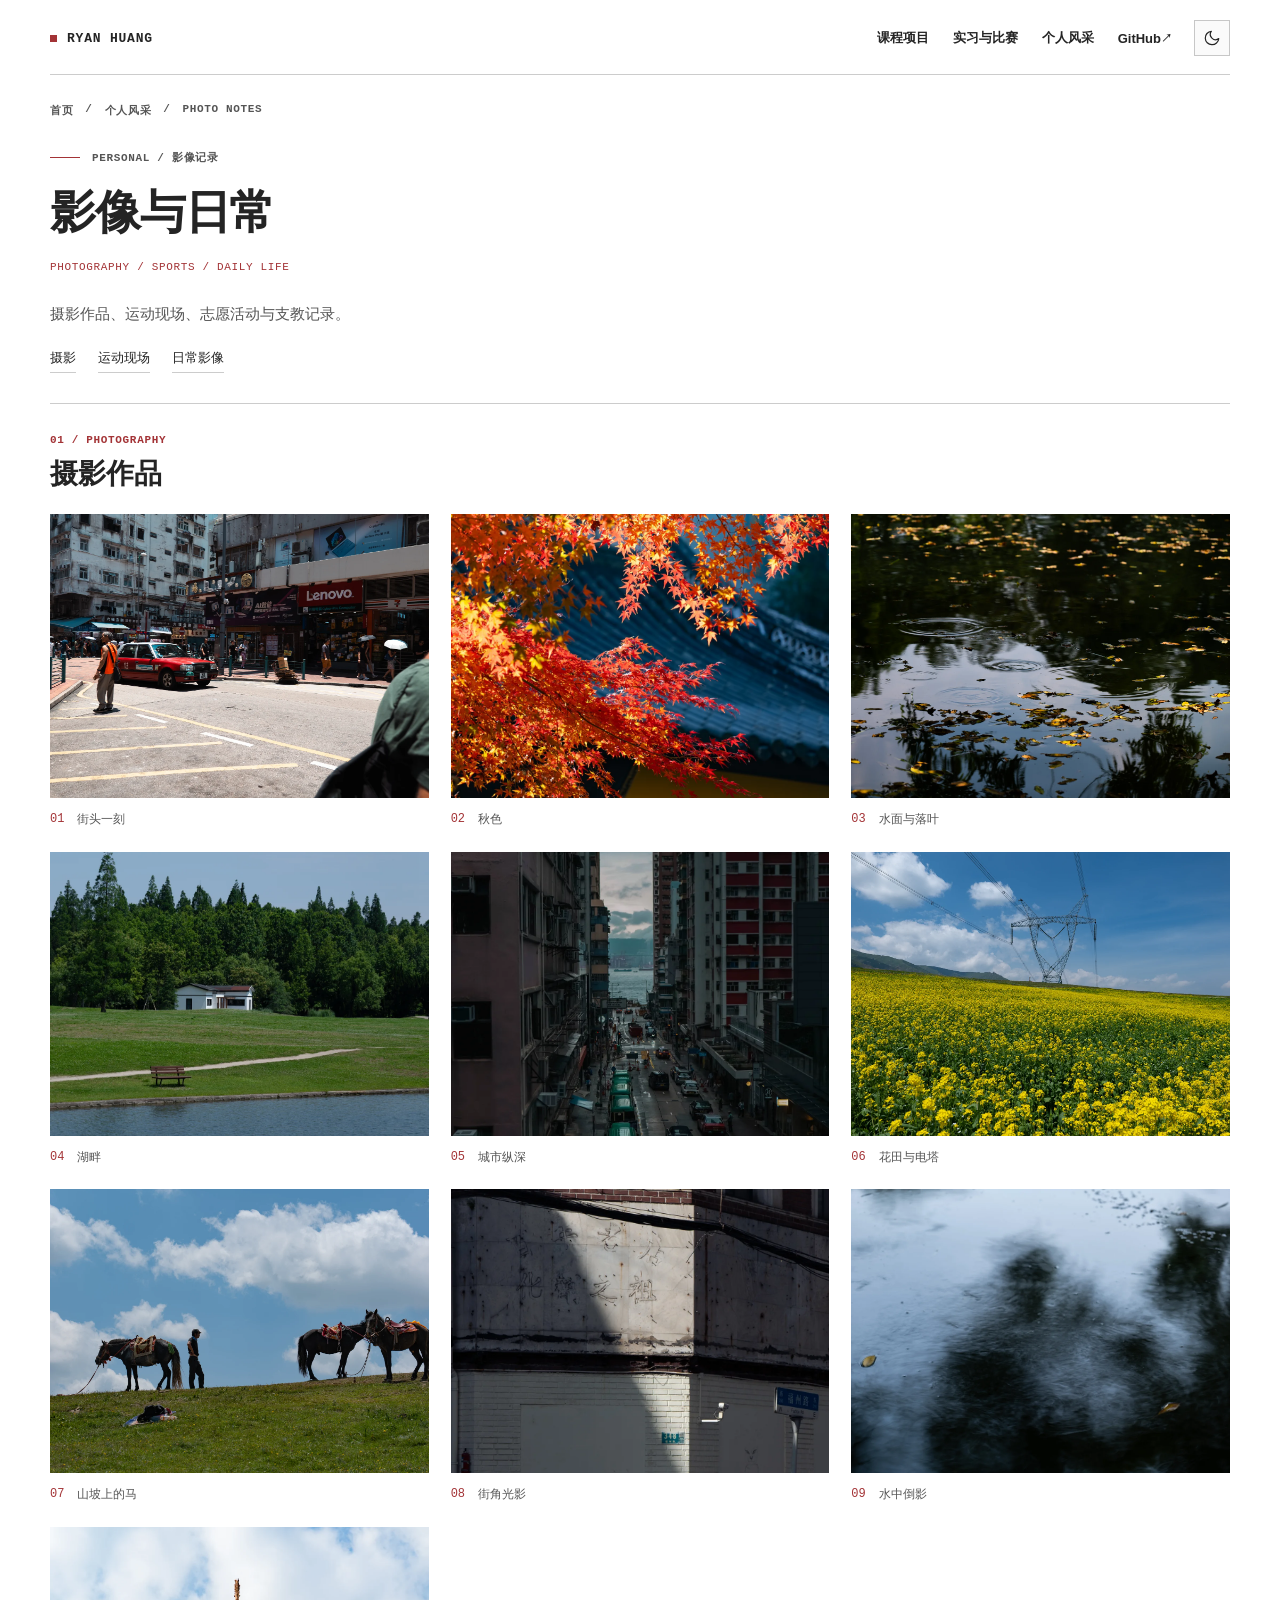
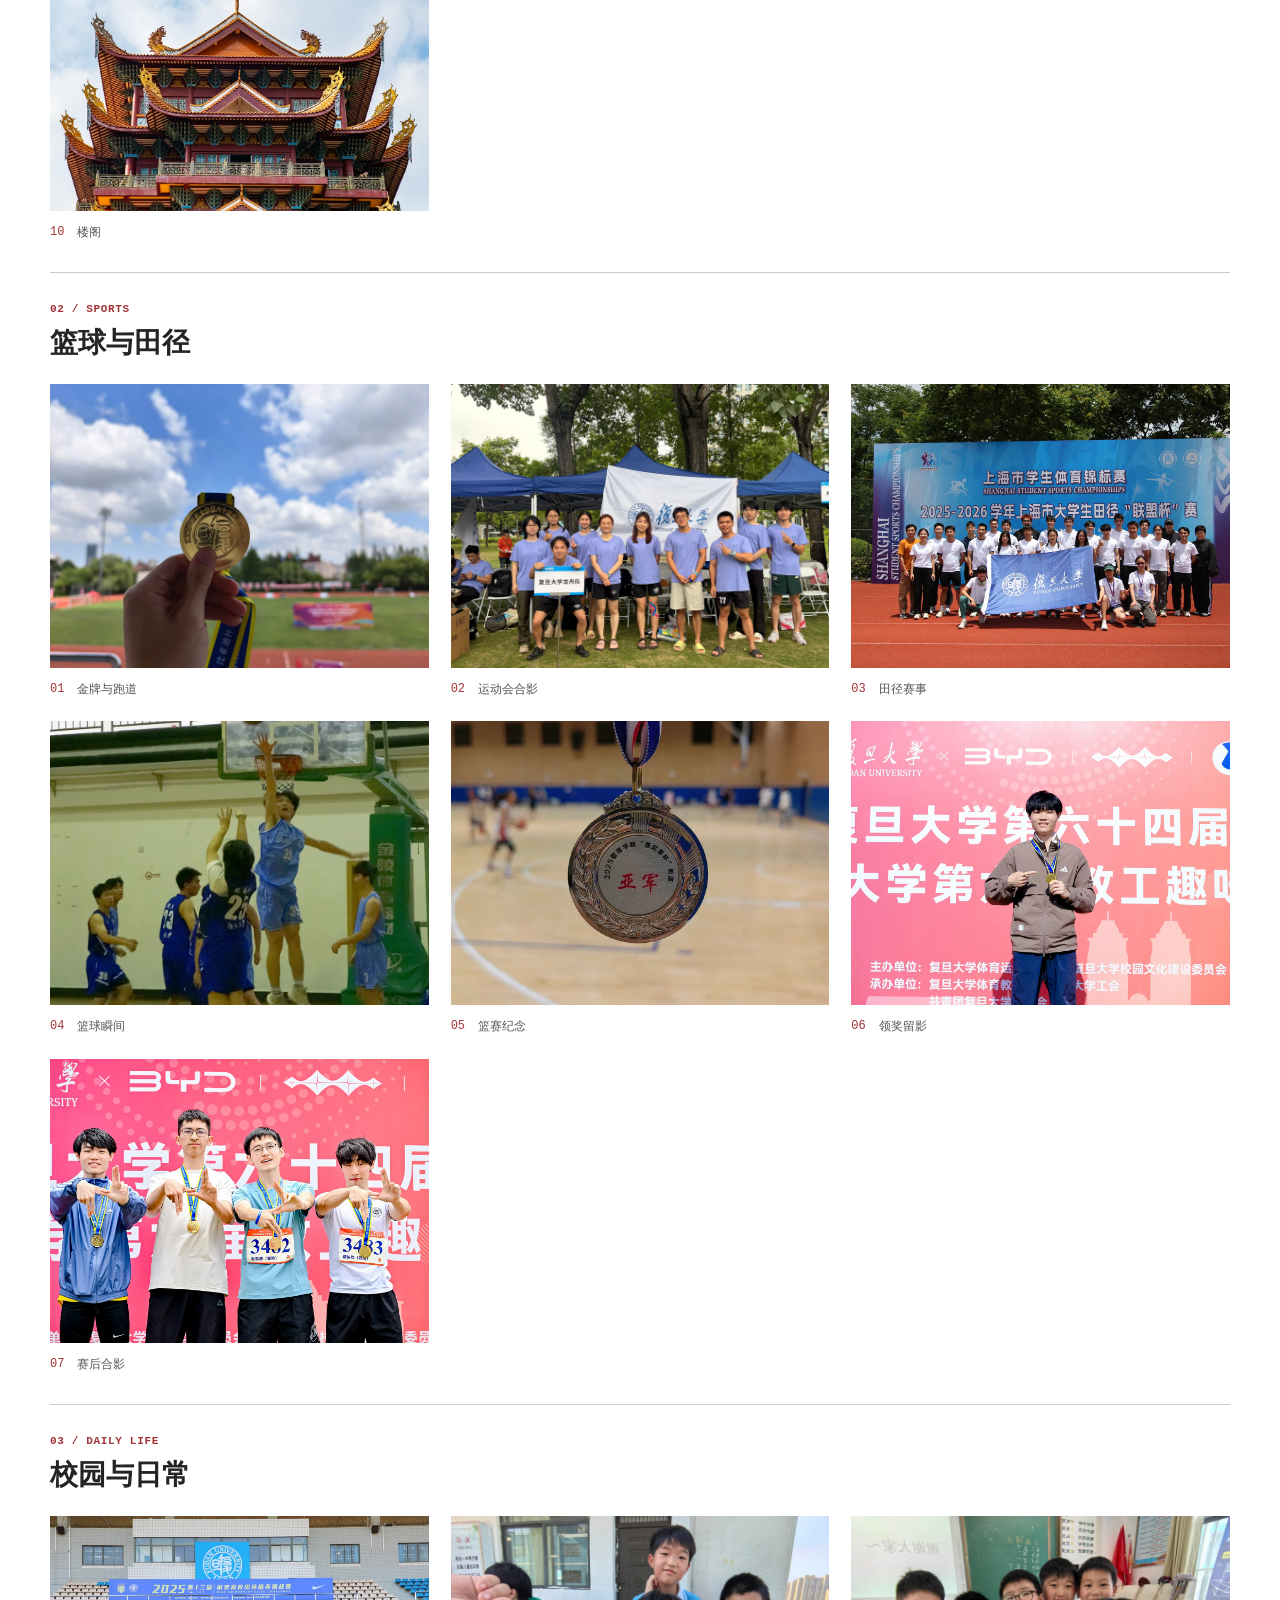
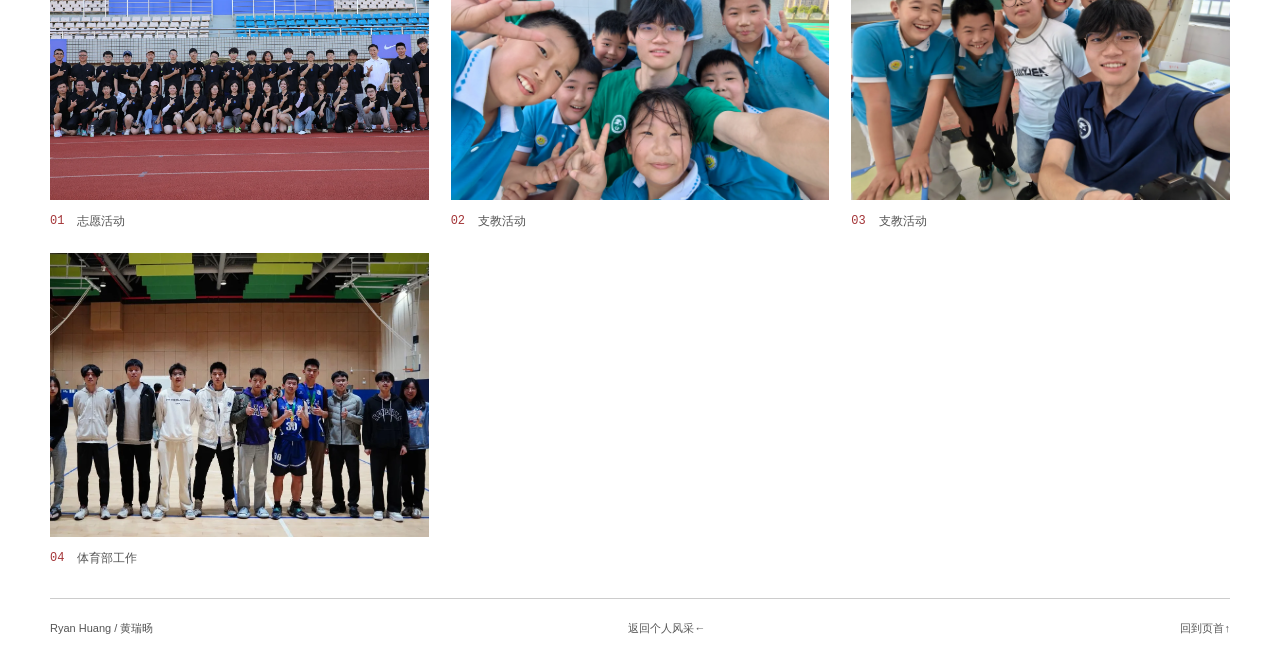
==== commit 8c0a3633: "Add files via upload" ====
--- a/gallery.html
+++ b/gallery.html
@@ -7,8 +7,9 @@
   <meta name="theme-color" content="#ffffff">
   <title>影像与日常 | 黄瑞旸 Ryan Huang</title>
   <link rel="canonical" href="https://hrynb.github.io/gallery.html">
-  <link rel="stylesheet" href="site.css?v=studio-4">
-  <script src="site.js?v=studio-4" defer></script>
+  <script src="theme.js?v=studio-5"></script>
+  <link rel="stylesheet" href="site.css?v=studio-5">
+  <script src="site.js?v=studio-5" defer></script>
 </head>
 <body>
   <a class="skip-link" href="#main">跳转到正文</a>
@@ -21,6 +22,9 @@
         <a href="index.html#personal">个人风采</a>
         <a href="https://github.com/hrynb" target="_blank" rel="noopener noreferrer">GitHub <span class="external" aria-hidden="true">↗</span></a>
       </nav>
+      <button class="theme-toggle" type="button" data-theme-toggle aria-label="深色模式" aria-pressed="false" title="切换到深色模式">
+        <svg viewBox="0 0 24 24" aria-hidden="true" focusable="false"><path class="theme-moon" d="M21 12.79A9 9 0 1 1 11.21 3 7 7 0 0 0 21 12.79Z"/><g class="theme-sun"><circle cx="12" cy="12" r="4"/><path d="M12 2v2M12 20v2M2 12h2M20 12h2M4.93 4.93l1.42 1.42M17.65 17.65l1.42 1.42M4.93 19.07l1.42-1.42M17.65 6.35l1.42-1.42"/></g></svg>
+      </button>
     </header>
     <main id="main" tabindex="-1">
       <nav class="breadcrumb mono" aria-label="当前位置"><a href="index.html">首页</a><span aria-hidden="true">/</span><a href="index.html#personal">个人风采</a><span aria-hidden="true">/</span><span aria-current="page">PHOTO NOTES</span></nav>
--- a/site.css
+++ b/site.css
@@ -7,6 +7,25 @@
   --muted: #555555;
   --rule: #cccccc;
   --accent: #a33336;
+  --canvas: var(--paper);
+  --card-border: #d5d5d5;
+  --hover-border: #aaaaaa;
+  --control-border: #c7c7c7;
+  --cover: #f1f1f1;
+  --photo-backdrop: #ededed;
+  --note-ink: #666666;
+  --chart-grid: #dddddd;
+  --chart-guide: #e4e4e4;
+  --chart-up: var(--accent);
+  --chart-down: #545b61;
+  --bar-primary: #888888;
+  --bar-secondary: #b6b6b6;
+  --faint: #777777;
+  --selection: #ead5d4;
+  --panel-shadow: 0 28px 58px rgb(0 0 0 / 16%), 0 7px 18px rgb(0 0 0 / 7%);
+  --panel-hover-shadow: 0 34px 66px rgb(0 0 0 / 19%), 0 8px 20px rgb(0 0 0 / 9%);
+  --card-shadow: 0 12px 26px rgb(0 0 0 / 10%);
+  --lift-shadow: 0 28px 54px rgb(0 0 0 / 22%);
   --sans: "Inter", "Segoe UI", -apple-system, BlinkMacSystemFont, "PingFang SC", "Microsoft YaHei UI", "Microsoft YaHei", sans-serif;
   --serif: var(--sans);
   --mono: "Cascadia Code", Consolas, monospace;
@@ -17,25 +36,62 @@
   --scene-bleed: 32px;
 }
 
+:root[data-theme="dark"] {
+  color-scheme: dark;
+  --canvas: #101214;
+  --paper: #191c20;
+  --panel: #282d33;
+  --surface: #20252a;
+  --ink: #e7e9ec;
+  --muted: #adb5bf;
+  --rule: #3b434c;
+  --accent: #e1999c;
+  --card-border: #3b434c;
+  --hover-border: #68727e;
+  --control-border: #515b67;
+  --cover: #242a30;
+  --photo-backdrop: #11161b;
+  --note-ink: #c5cbd3;
+  --chart-grid: #45505c;
+  --chart-guide: #343e48;
+  --chart-down: #b2bfcc;
+  --bar-primary: #98a5b3;
+  --bar-secondary: #677686;
+  --faint: #9ba6b3;
+  --selection: #60393c;
+  --panel-shadow: 0 28px 58px rgb(0 0 0 / 40%), 0 7px 18px rgb(0 0 0 / 22%);
+  --panel-hover-shadow: 0 34px 66px rgb(0 0 0 / 48%), 0 8px 20px rgb(0 0 0 / 28%);
+  --card-shadow: 0 12px 26px rgb(0 0 0 / 35%);
+  --lift-shadow: 0 28px 54px rgb(0 0 0 / 52%);
+}
+
 * { box-sizing: border-box; }
 [hidden] { display: none !important; }
-body { margin: 0; background: var(--paper); color: var(--ink); font-family: var(--sans); font-weight: 450; -webkit-font-smoothing: antialiased; text-rendering: optimizeLegibility; }
+html { background: var(--canvas); }
+body { margin: 0; background: var(--canvas); color: var(--ink); font-family: var(--sans); font-weight: 450; -webkit-font-smoothing: antialiased; text-rendering: optimizeLegibility; }
 a { color: inherit; text-decoration: none; }
 a:hover { color: var(--accent); }
 a:focus-visible, summary:focus-visible { outline: 2px solid var(--accent); outline-offset: 6px; }
-::selection { background: #ead5d4; color: var(--ink); }
+::selection { background: var(--selection); color: var(--ink); }
 :target { scroll-margin-top: 24px; }
 .page { width: min(1180px, calc(100% - 80px)); margin: 0 auto; }
 .mono { font-family: var(--mono); font-size: 11px; font-weight: 600; letter-spacing: .06em; }
 
-.skip-link { position: absolute; top: 12px; left: 16px; z-index: 2; padding: 10px 14px; background: var(--ink); color: white; transform: translateY(-180%); }
-.skip-link:focus { transform: none; color: white; }
-.site-header { display: flex; flex-wrap: wrap; align-items: center; justify-content: space-between; gap: 16px; padding: 20px 0 18px; border-bottom: 1px solid var(--rule); }
+.skip-link { position: absolute; top: 12px; left: 16px; z-index: 80; padding: 10px 14px; background: var(--ink); color: var(--paper); transform: translateY(-180%); }
+.skip-link:focus { transform: none; color: var(--paper); }
+.site-header { display: grid; grid-template-columns: auto minmax(0, 1fr) auto; align-items: center; gap: 12px 22px; padding: 20px 0 18px; border-bottom: 1px solid var(--rule); }
 .brand { display: inline-flex; align-items: center; gap: 10px; font-family: var(--mono); font-size: 13px; font-weight: 700; letter-spacing: .06em; }
 .brand-mark { width: 7px; height: 7px; background: var(--accent); }
-.nav { display: flex; gap: 24px; font-size: 13px; font-weight: 600; }
+.nav { display: flex; flex-wrap: wrap; align-items: center; justify-content: flex-end; justify-self: end; gap: 10px 24px; font-size: 13px; font-weight: 600; }
 .nav a { padding: 4px 0; }
 .external { font-size: 11px; }
+.theme-toggle { display: inline-grid; place-items: center; justify-self: end; width: 36px; height: 36px; padding: 7px; border: 1px solid var(--control-border); border-radius: 0; background: var(--surface); color: var(--ink); cursor: pointer; transition: color 180ms ease, background-color 180ms ease, border-color 180ms ease, transform 300ms var(--flow-ease), box-shadow 300ms var(--flow-ease); }
+.theme-toggle svg { display: block; width: 18px; height: 18px; fill: none; stroke: currentColor; stroke-width: 1.6; stroke-linecap: round; stroke-linejoin: round; }
+.theme-toggle:focus-visible { outline: 2px solid var(--accent); outline-offset: 4px; }
+.theme-toggle:active { transform: translateY(1px); }
+.theme-sun { display: none; }
+:root[data-theme="dark"] .theme-moon { display: none; }
+:root[data-theme="dark"] .theme-sun { display: inline; }
 
 .hero { display: grid; grid-template-columns: minmax(0, 1fr) 290px; gap: 48px; padding: 46px 0 40px; border-bottom: 1px solid var(--rule); }
 .eyebrow { display: flex; align-items: center; gap: 12px; margin: 0 0 18px; color: var(--muted); }
@@ -60,17 +116,17 @@
 h2 { margin: 0; font-family: var(--serif); font-size: 28px; font-weight: 700; line-height: 1.35; }
 .section-note { margin: 0 0 5px; color: var(--muted); font-size: 12px; }
 .project { position: relative; min-width: 0; }
-.project-entry { position: relative; display: block; min-height: 440px; overflow: hidden; padding: 0; border: 1px solid #d6d6d6; background: var(--paper); color: var(--ink); box-shadow: 0 9px 24px rgb(0 0 0 / 4%); transition: transform 340ms var(--flow-ease), box-shadow 340ms var(--flow-ease), border-color 300ms ease; }
+.project-entry { position: relative; display: block; min-height: 440px; overflow: hidden; padding: 0; border: 1px solid var(--card-border); background: var(--paper); color: var(--ink); box-shadow: 0 9px 24px rgb(0 0 0 / 4%); transition: transform 340ms var(--flow-ease), box-shadow 340ms var(--flow-ease), border-color 300ms ease; }
 .project-entry::before { content: ""; position: absolute; z-index: 4; left: 34px; bottom: 28px; width: 40px; height: 2px; background: var(--accent); transition: width 400ms var(--flow-ease); }
 .project-entry:hover { color: var(--ink); }
-.project.is-cover-open .project-entry { transform: translateY(-5px); border-color: #bbbbbb; box-shadow: 0 22px 42px rgb(0 0 0 / 11%); }
+.project.is-cover-open .project-entry { transform: translateY(-5px); border-color: var(--hover-border); box-shadow: 0 22px 42px rgb(0 0 0 / 11%); }
 .project.is-cover-open .project-entry::before { width: 58px; }
 .project-number { padding-top: 4px; color: var(--muted); }
 .project-kind { display: block; color: var(--accent); font-size: 10px; font-family: var(--mono); font-weight: 600; letter-spacing: .06em; }
 .project-entry .project-name { position: absolute; z-index: 3; top: 50%; left: 34px; right: 34px; display: block; transform: translateY(-50%); font-size: clamp(32px, 3.1vw, 44px); font-weight: 700; line-height: 1.35; text-wrap: balance; transition: top 520ms var(--flow-ease), transform 520ms var(--flow-ease), font-size 420ms var(--flow-ease); }
 .project-grid-single .project-name { font-size: clamp(38px, 4.8vw, 68px); }
 .project.is-cover-open .project-name { top: 27px; transform: translateY(0); font-size: 26px; }
-.project-cover { position: absolute; inset: 0; z-index: 1; background: #f1f1f1; border-radius: 48% 0 0 48% / 60% 0 0 60%; transform: translateX(102%); transition: transform 600ms var(--flow-ease), border-radius 580ms var(--flow-ease); }
+.project-cover { position: absolute; inset: 0; z-index: 1; background: var(--cover); border-radius: 48% 0 0 48% / 60% 0 0 60%; transform: translateX(102%); transition: transform 600ms var(--flow-ease), border-radius 580ms var(--flow-ease); }
 .project-cover-inner { display: flex; flex-direction: column; gap: 13px; height: 100%; padding: 103px 34px 28px; opacity: 0; transform: translateX(24px); transition: opacity 300ms ease, transform 420ms var(--flow-ease); }
 .project.is-cover-open .project-cover { transform: translateX(0); border-radius: 0; }
 .project.is-cover-open .project-cover-inner { opacity: 1; transform: translateX(0); transition-delay: 120ms; }
@@ -83,7 +139,7 @@
 .project.is-cover-open .project-arrow { transform: translate(3px, -3px); }
 .project-link { margin-top: 16px; }
 
-.preview-panel { position: fixed; z-index: 30; width: min(390px, calc(100vw - 28px)); max-height: calc(100dvh - 28px); overflow-x: hidden; overflow-y: auto; border: 1px solid #b9b9b9; background: var(--paper); box-shadow: 0 18px 46px rgb(0 0 0 / 16%); animation: preview-enter 420ms var(--flow-ease) both; }
+.preview-panel { position: fixed; z-index: 30; width: min(390px, calc(100vw - 28px)); max-height: calc(100dvh - 28px); overflow-x: hidden; overflow-y: auto; border: 1px solid var(--control-border); background: var(--paper); box-shadow: 0 18px 46px rgb(0 0 0 / 16%); animation: preview-enter 420ms var(--flow-ease) both; }
 .home-page .preview-panel { max-height: calc(100dvh - var(--header-height) - 28px); }
 .project-preview { padding: 0; color: var(--muted); pointer-events: none; }
 .project-preview .preview-kicker { display: none; }
@@ -111,9 +167,9 @@
 .gallery-popover button:hover { border-color: var(--accent); color: var(--accent); background: var(--surface); }
 .gallery-popover button:focus-visible { outline: 2px solid var(--accent); outline-offset: 3px; }
 .gallery-popover .preview-close { border-color: transparent; font-size: 24px; }
-.gallery-stage { position: relative; display: grid; place-items: center; aspect-ratio: 16 / 10; overflow: hidden; background: #e9e9e9; }
+.gallery-stage { position: relative; display: grid; place-items: center; aspect-ratio: 16 / 10; overflow: hidden; background: var(--photo-backdrop); }
 .gallery-stage img { display: block; width: 100%; height: 100%; min-height: 0; object-fit: contain; }
-.gallery-stage .gallery-incoming { position: absolute; inset: 0; background: #e9e9e9; }
+.gallery-stage .gallery-incoming { position: absolute; inset: 0; background: var(--photo-backdrop); }
 .gallery-stage .gallery-error { position: absolute; padding: 12px; background: var(--paper); font-size: 12px; }
 .gallery-popover .gallery-caption { padding: 10px 16px 0; color: var(--muted); font-size: 12px; }
 .gallery-controls { display: flex; align-items: center; justify-content: space-between; gap: 14px; padding: 12px 16px 14px; }
@@ -203,9 +259,10 @@
 
 @media (max-width: 600px) {
   .page { width: calc(100% - 40px); }
-  .site-header { padding: 17px 0 15px; gap: 14px; }
+  .site-header { grid-template-columns: minmax(0, 1fr) auto; padding: 17px 0 15px; gap: 10px 12px; }
   .brand { font-size: 11px; gap: 7px; letter-spacing: .02em; }
-  .nav { flex-wrap: wrap; gap: 8px 16px; font-size: 12px; }
+  .nav { grid-column: 1 / -1; grid-row: 2; justify-self: start; justify-content: flex-start; gap: 8px 16px; font-size: 12px; }
+  .theme-toggle { grid-column: 2; grid-row: 1; width: 44px; height: 44px; padding: 11px; }
   .hero { grid-template-columns: 1fr; gap: 24px; padding: 30px 0; }
   .eyebrow { margin-bottom: 16px; font-size: 10px; }
   .name-cn { font-size: 48px; }
@@ -277,11 +334,11 @@
 .chapter-group { margin: 0; padding: 0; border: 0; }
 .project-grid, .personal-grid { display: flex; flex-direction: column; gap: 24px; }
 .scene-slot { display: grid; place-items: center; width: calc(100% + 2 * var(--scene-bleed)); height: var(--scene-height); margin-inline: calc(-1 * var(--scene-bleed)); padding: var(--scene-gap) var(--scene-bleed); overflow: clip; scroll-margin-top: 0; }
-.screen-panel { position: relative; display: flex; flex-direction: column; justify-content: center; width: 100%; min-height: min(560px, calc(var(--scene-height) - 2 * var(--scene-gap))); max-height: calc(var(--scene-height) - 2 * var(--scene-gap)); padding: clamp(22px, 3vw, 36px); border: 1px solid #d5d5d5; background: var(--paper); box-shadow: 0 28px 58px rgb(0 0 0 / 16%), 0 7px 18px rgb(0 0 0 / 7%); transform: none; opacity: 1; transition: transform 820ms var(--flow-ease), opacity 700ms var(--flow-ease), box-shadow 820ms var(--flow-ease); }
+.screen-panel { position: relative; display: flex; flex-direction: column; justify-content: center; width: 100%; min-height: min(560px, calc(var(--scene-height) - 2 * var(--scene-gap))); max-height: calc(var(--scene-height) - 2 * var(--scene-gap)); padding: clamp(22px, 3vw, 36px); border: 1px solid var(--card-border); background: var(--paper); box-shadow: var(--panel-shadow); transform: none; opacity: 1; transition: transform 820ms var(--flow-ease), opacity 700ms var(--flow-ease), box-shadow 820ms var(--flow-ease); }
 .screen-panel.has-inner-overflow { justify-content: flex-start; overflow-x: hidden; overflow-y: auto; overscroll-behavior: contain; }
 .scene-layout-ready .scene-slot:not(.is-active) > .screen-panel { transform: translate3d(0, 76px, 0) scale(.972); opacity: .2; box-shadow: 0 12px 26px rgb(0 0 0 / 6%); }
 .scene-layout-ready .scene-slot.is-active > .screen-panel { transform: translate3d(0, 0, 0) scale(1); opacity: 1; }
-.screen-panel:hover { box-shadow: 0 34px 66px rgb(0 0 0 / 19%), 0 8px 20px rgb(0 0 0 / 9%); }
+.screen-panel:hover { box-shadow: var(--panel-hover-shadow); }
 .screen-panel > .section-heading { flex-shrink: 0; margin-bottom: 24px; }
 .screen-panel .section-heading h2 { font-size: clamp(25px, 2.7vw, 34px); font-weight: 600; letter-spacing: -.025em; }
 .screen-panel .project { width: 100%; }
@@ -295,14 +352,14 @@
 .project-decoration { position: absolute; z-index: 2; pointer-events: none; }
 .music-decoration { inset: 0; overflow: hidden; opacity: 0; transition: opacity 240ms ease; }
 .project-entry.has-decoration .music-decoration { opacity: 1; }
-.music-note { position: absolute; top: 0; left: 0; color: #666666; font-family: "Segoe UI Symbol", var(--sans); font-size: var(--note-size); opacity: .42; will-change: transform; }
+.music-note { position: absolute; top: 0; left: 0; color: var(--note-ink); font-family: "Segoe UI Symbol", var(--sans); font-size: var(--note-size); opacity: .42; will-change: transform; }
 .music-note:nth-child(3n) { color: var(--accent); }
 .candle-decoration { right: 32px; bottom: 58px; width: 38%; height: 44%; opacity: 0; transform: translateY(12px) scale(.96); transition: opacity 440ms var(--flow-ease), transform 520ms var(--flow-ease); }
 .project-entry.has-decoration .candle-decoration { opacity: .68; transform: translateY(0) scale(1); }
-.energy-decoration { right: 40px; bottom: 62px; display: flex; align-items: end; justify-content: space-around; gap: 18px; width: 26%; min-width: 160px; height: 174px; padding: 12px 14px 0; border-bottom: 1px solid #cccccc; background: repeating-linear-gradient(to top, transparent 0, transparent 43px, #e4e4e4 43px, #e4e4e4 44px); opacity: 0; transform: translateY(12px) scale(.86); transform-origin: center bottom; transition: opacity 440ms var(--flow-ease), transform 600ms var(--flow-ease); }
+.energy-decoration { right: 40px; bottom: 62px; display: flex; align-items: end; justify-content: space-around; gap: 18px; width: 26%; min-width: 160px; height: 174px; padding: 12px 14px 0; border-bottom: 1px solid var(--rule); background: repeating-linear-gradient(to top, transparent 0, transparent 43px, var(--chart-guide) 43px, var(--chart-guide) 44px); opacity: 0; transform: translateY(12px) scale(.86); transform-origin: center bottom; transition: opacity 440ms var(--flow-ease), transform 600ms var(--flow-ease); }
 .project-entry.has-decoration .energy-decoration { opacity: .75; transform: translateY(0) scale(1); }
-.energy-decoration span { flex: 1; max-width: 44px; height: 38%; background: #888888; transform-origin: center bottom; animation: energy-pulse 3400ms ease-in-out infinite; animation-play-state: paused; }
-.energy-decoration span:nth-child(2) { height: 66%; background: #b6b6b6; animation-duration: 4100ms; animation-delay: -1300ms; }
+.energy-decoration span { flex: 1; max-width: 44px; height: 38%; background: var(--bar-primary); transform-origin: center bottom; animation: energy-pulse 3400ms ease-in-out infinite; animation-play-state: paused; }
+.energy-decoration span:nth-child(2) { height: 66%; background: var(--bar-secondary); animation-duration: 4100ms; animation-delay: -1300ms; }
 .energy-decoration span:nth-child(3) { height: 94%; background: var(--accent); animation-duration: 3700ms; animation-delay: -2200ms; }
 .project-entry.has-decoration .energy-decoration span { animation-play-state: running; }
 @keyframes energy-pulse { 0%, 100% { transform: scaleY(.62); } 28% { transform: scaleY(1); } 55% { transform: scaleY(.76); } 78% { transform: scaleY(.93); } }
@@ -323,7 +380,7 @@
 .hero-panel .hero-link { margin-top: 29px; }
 .quick-deck { --deck-open: 0; position: relative; width: 224px; height: 246px; justify-self: end; }
 .quick-deck:is(:hover, :focus-within) { --deck-open: 1; }
-.deck-card { --card-index: 0; position: absolute; z-index: 3; top: calc(18px * (1 - var(--deck-open)) + 84px * var(--card-index) * var(--deck-open)); left: 0; width: 100%; height: calc(210px - 136px * var(--deck-open)); border: 1px solid #d6d6d6; background: var(--paper); color: var(--ink); box-shadow: 0 12px 26px rgb(0 0 0 / 10%); transform: translate(calc(var(--card-x, 0px) * (1 - var(--deck-open))), calc(var(--card-y, 0px) * (1 - var(--deck-open)))) rotate(calc(var(--card-rotation, 0deg) * (1 - var(--deck-open)))); transition: top 520ms var(--flow-ease), height 520ms var(--flow-ease), transform 520ms var(--flow-ease), box-shadow 300ms ease, border-color 200ms ease; }
+.deck-card { --card-index: 0; position: absolute; z-index: 3; top: calc(18px * (1 - var(--deck-open)) + 84px * var(--card-index) * var(--deck-open)); left: 0; width: 100%; height: calc(210px - 136px * var(--deck-open)); border: 1px solid var(--card-border); background: var(--paper); color: var(--ink); box-shadow: var(--card-shadow); transform: translate(calc(var(--card-x, 0px) * (1 - var(--deck-open))), calc(var(--card-y, 0px) * (1 - var(--deck-open)))) rotate(calc(var(--card-rotation, 0deg) * (1 - var(--deck-open)))); transition: top 520ms var(--flow-ease), height 520ms var(--flow-ease), transform 520ms var(--flow-ease), box-shadow 300ms ease, border-color 200ms ease; }
 .deck-card:nth-child(2) { --card-index: 1; --card-x: -11px; --card-y: -8px; --card-rotation: -7deg; z-index: 2; }
 .deck-card:nth-child(3) { --card-index: 2; --card-x: 10px; --card-y: -12px; --card-rotation: 6deg; z-index: 1; }
 .deck-card > span { position: absolute; transition: top 520ms var(--flow-ease), font-size 520ms var(--flow-ease), opacity 280ms ease, transform 520ms var(--flow-ease); }
@@ -334,23 +391,23 @@
 .deck-card:hover, .deck-card:focus-visible { z-index: 4; border-color: var(--accent); color: var(--ink); box-shadow: 0 16px 30px rgb(0 0 0 / 16%); }
 
 /* Inline personal cards: the image reveals color in place; controls are siblings of the link. */
-.personal-surface { position: relative; width: 100%; min-width: 0; padding: 22px; border: 1px solid #d4d4d4; background: var(--paper); box-shadow: 0 12px 26px rgb(0 0 0 / 9%); transition: transform 540ms var(--flow-ease), box-shadow 540ms var(--flow-ease), border-color 420ms ease; }
+.personal-surface { position: relative; width: 100%; min-width: 0; padding: 22px; border: 1px solid var(--card-border); background: var(--paper); box-shadow: var(--card-shadow); transition: transform 540ms var(--flow-ease), box-shadow 540ms var(--flow-ease), border-color 420ms ease; }
 .personal-surface .gallery-trigger { display: grid; grid-template-columns: minmax(180px, .75fr) minmax(0, 1.25fr); align-items: center; gap: 24px; min-height: 0; height: auto; padding: 0; border: 0; background: transparent; box-shadow: none; transform: none; }
 .personal-copy { min-width: 0; }
 .personal-surface .personal-type { margin-bottom: 16px; font-size: 10px; }
 .personal-surface h3 { margin: 0 0 16px; font-size: clamp(25px, 3vw, 39px); font-weight: 600; line-height: 1.2; letter-spacing: -.03em; }
 .personal-surface .personal-description { margin: 0; color: var(--muted); font-size: 15px; font-weight: 400; line-height: 1.8; }
 .personal-surface .gallery-trigger h3::after { font-size: 20px; }
-.portrait-frame { position: relative; display: block; height: clamp(155px, calc(var(--scene-height) * .43), 380px); overflow: hidden; background: #ededed; }
+.portrait-frame { position: relative; display: block; height: clamp(155px, calc(var(--scene-height) * .43), 380px); overflow: hidden; background: var(--photo-backdrop); }
 .portrait-image { position: absolute; inset: 0; display: block; width: 100%; height: 100%; object-fit: contain; transition: transform 650ms var(--flow-ease); }
 .portrait-gray { filter: grayscale(1); }
 .portrait-color { clip-path: ellipse(0% 110% at 100% 50%); transition: clip-path 800ms var(--flow-ease), transform 650ms var(--flow-ease); }
 .personal-surface.has-keyboard-focus .portrait-color { clip-path: ellipse(160% 170% at 100% 50%); }
-.portrait-switch-layer { position: absolute; inset: 0; z-index: 2; background: #ededed; pointer-events: none; }
+.portrait-switch-layer { position: absolute; inset: 0; z-index: 2; background: var(--photo-backdrop); pointer-events: none; }
 .personal-toolbar { display: flex; flex-wrap: wrap; align-items: center; justify-content: space-between; gap: 10px 16px; margin-top: 14px; margin-left: calc(37.5% + 15px); }
 .personal-toolbar .gallery-caption { margin: 0; color: var(--muted); font-size: 12px; }
 .gallery-pagination { display: flex; align-items: center; gap: 10px; }
-.photo-arrow, .copy-email { display: inline-flex; align-items: center; justify-content: center; border: 1px solid #c7c7c7; border-radius: 0; background: var(--paper); color: var(--ink); font-family: var(--sans); cursor: pointer; transition: transform 300ms var(--flow-ease), box-shadow 300ms var(--flow-ease), border-color 200ms ease; }
+.photo-arrow, .copy-email { display: inline-flex; align-items: center; justify-content: center; border: 1px solid var(--control-border); border-radius: 0; background: var(--paper); color: var(--ink); font-family: var(--sans); cursor: pointer; transition: transform 300ms var(--flow-ease), box-shadow 300ms var(--flow-ease), border-color 200ms ease; }
 .photo-arrow { width: 35px; height: 35px; padding: 0; font-size: 18px; }
 .photo-arrow:focus-visible, .copy-email:focus-visible { outline: 2px solid var(--accent); outline-offset: 4px; }
 .photo-arrow:active, .copy-email:active { transform: translateY(1px) scale(.98); }
@@ -370,19 +427,20 @@
 .contact-panel .site-footer { margin-top: auto; padding-bottom: 0; border-top: 0; }
 .section-progress { position: fixed; right: 17px; top: 50%; z-index: 70; display: flex; flex-direction: column; gap: 8px; transform: translateY(-50%); }
 .section-progress:empty { display: none; }
-.section-progress a { position: relative; display: grid; place-items: center; width: 30px; height: 29px; color: #777777; font-family: var(--mono); font-size: 10px; transition: color 200ms ease, transform 300ms var(--flow-ease), box-shadow 300ms var(--flow-ease); }
+.section-progress a { position: relative; display: grid; place-items: center; width: 30px; height: 29px; color: var(--faint); font-family: var(--mono); font-size: 10px; transition: color 200ms ease, transform 300ms var(--flow-ease), box-shadow 300ms var(--flow-ease); }
 .section-progress a::before { content: ""; position: absolute; left: -5px; top: 8px; bottom: 8px; width: 2px; background: var(--accent); opacity: 0; transition: opacity 300ms ease; }
 .section-progress .is-current { color: var(--accent); }
 .section-progress .is-current::before { opacity: 1; }
 .nav a, .hero-link, .album-nav a, .site-footer a, .gallery-open { display: inline-flex; align-items: center; transition: transform 300ms var(--flow-ease), box-shadow 300ms var(--flow-ease), color 180ms ease; }
 
 @media (hover: hover) and (pointer: fine) {
-  .personal-surface:hover { z-index: 3; transform: translateY(-7px) scale(1.018); border-color: #a8a8a8; box-shadow: 0 28px 54px rgb(0 0 0 / 22%); }
+  .personal-surface:hover { z-index: 3; transform: translateY(-7px) scale(1.018); border-color: var(--hover-border); box-shadow: var(--lift-shadow); }
   .personal-surface:hover .portrait-color { clip-path: ellipse(160% 170% at 100% 50%); }
   .personal-surface:hover .portrait-image { transform: scale(1.025); }
   .nav a:hover, .hero-link:hover, .album-nav a:hover, .site-footer a:hover, .gallery-open:hover, .section-progress a:hover { transform: translateY(-3px); box-shadow: 0 6px 12px rgb(0 0 0 / 11%); }
   .photo-arrow:hover, .copy-email:hover { transform: translateY(-3px); border-color: var(--accent); box-shadow: 0 9px 16px rgb(0 0 0 / 15%); }
   .photo-grid a:hover { transform: translateY(-4px); box-shadow: 0 14px 26px rgb(0 0 0 / 16%); }
+  .theme-toggle:hover { transform: translateY(-2px); color: var(--accent); border-color: var(--accent); background: var(--panel); box-shadow: 0 6px 12px rgb(0 0 0 / 14%); }
 }
 .personal-surface.has-keyboard-focus { transform: translateY(-5px) scale(1.012); box-shadow: 0 22px 46px rgb(0 0 0 / 18%); }
 @media (max-width: 1300px) { .section-progress { display: none; } }
@@ -468,10 +526,10 @@
 }
 @media (prefers-reduced-motion: reduce) {
   .scene-layout-ready .scene-slot > .screen-panel, .scene-layout-ready .scene-slot:not(.is-active) > .screen-panel { transform: none; opacity: 1; }
-  .screen-panel, .deck-card, .deck-card > span, .project-entry, .project-decoration, .project-cover, .project-cover-inner, .project-entry .project-name,
+  .screen-panel, .theme-toggle, .deck-card, .deck-card > span, .project-entry, .project-decoration, .project-cover, .project-cover-inner, .project-entry .project-name,
   .personal-surface, .portrait-image, .portrait-color, .photo-arrow, .copy-email,
   .photo-grid a, .photo-grid img, .nav a, .hero-link, .album-nav a, .site-footer a, .gallery-open, .section-progress a { transition: none; }
-  .personal-surface:hover, .personal-surface.has-keyboard-focus, .photo-arrow:hover, .copy-email:hover,
+  .personal-surface:hover, .personal-surface.has-keyboard-focus, .photo-arrow:hover, .copy-email:hover, .theme-toggle:hover,
   .nav a:hover, .hero-link:hover, .album-nav a:hover, .site-footer a:hover, .gallery-open:hover { transform: none; }
   .music-note, .energy-decoration span { animation: none !important; }
 }
